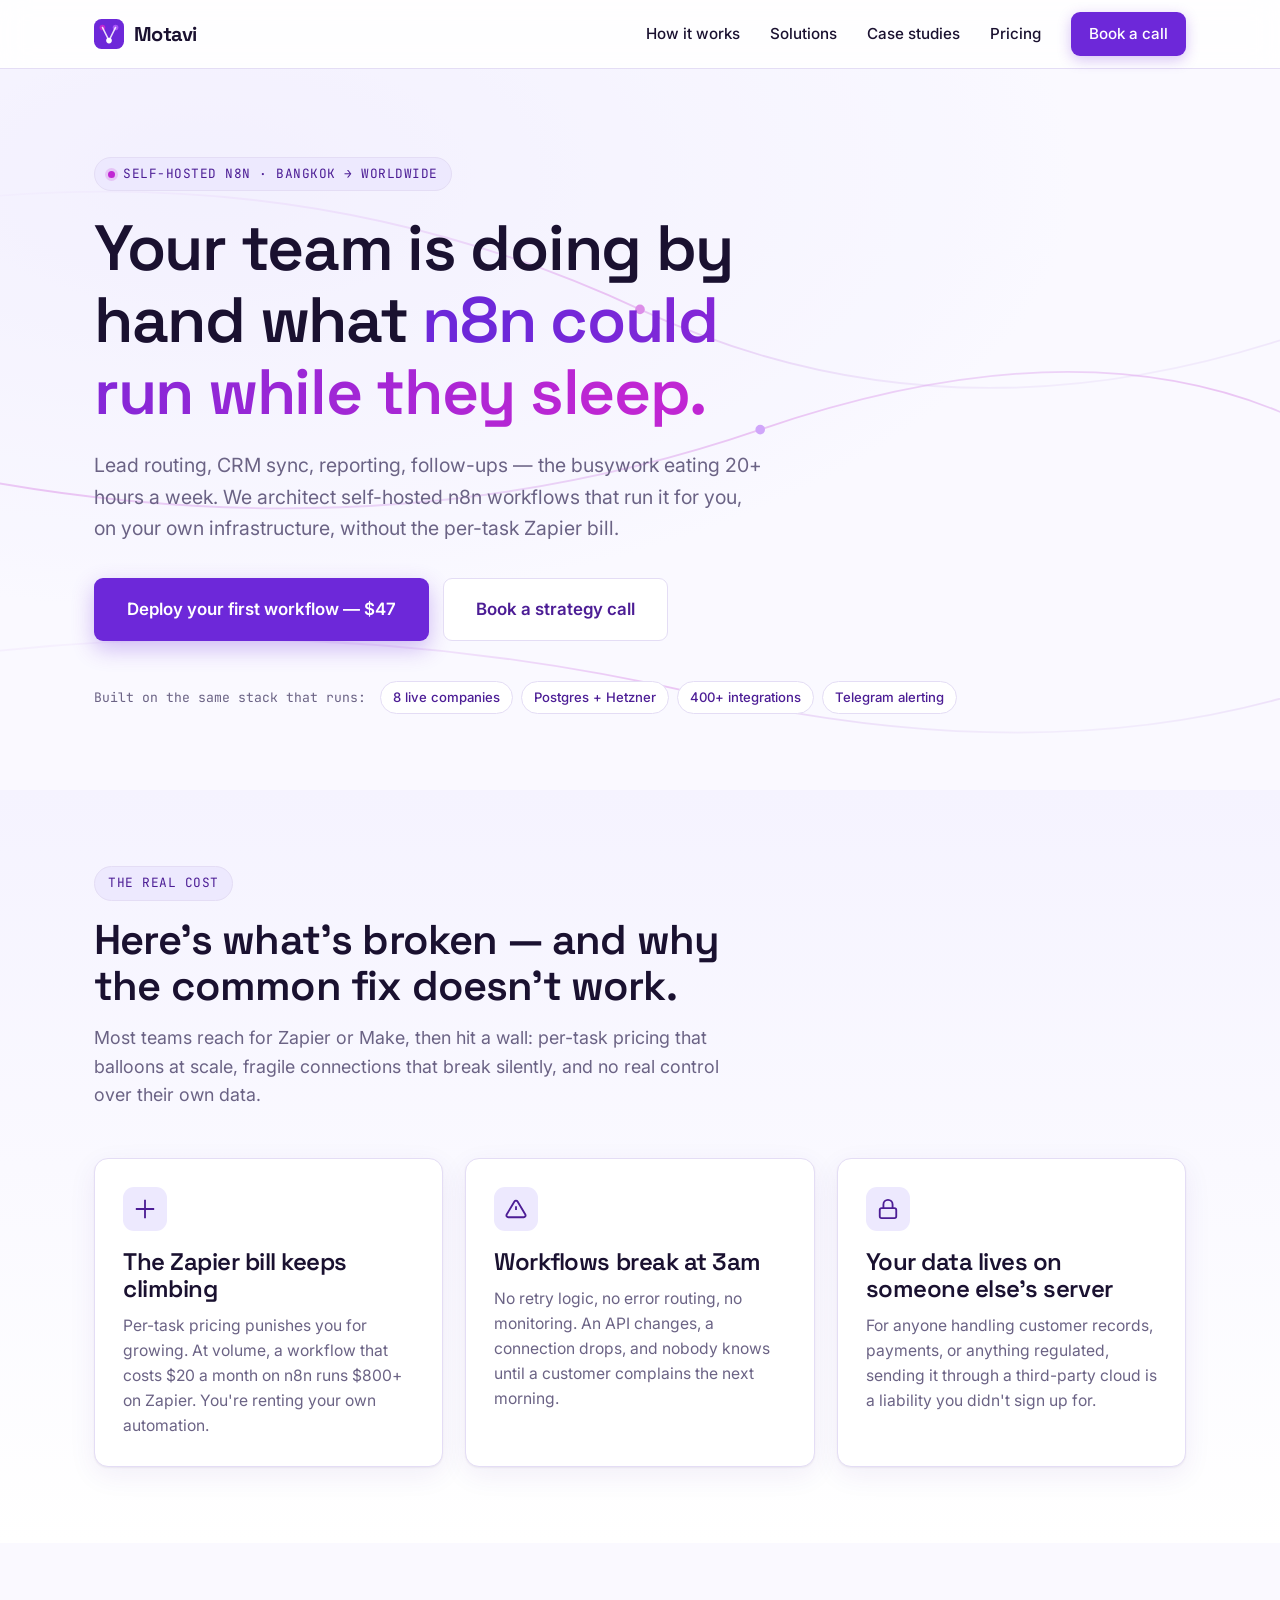
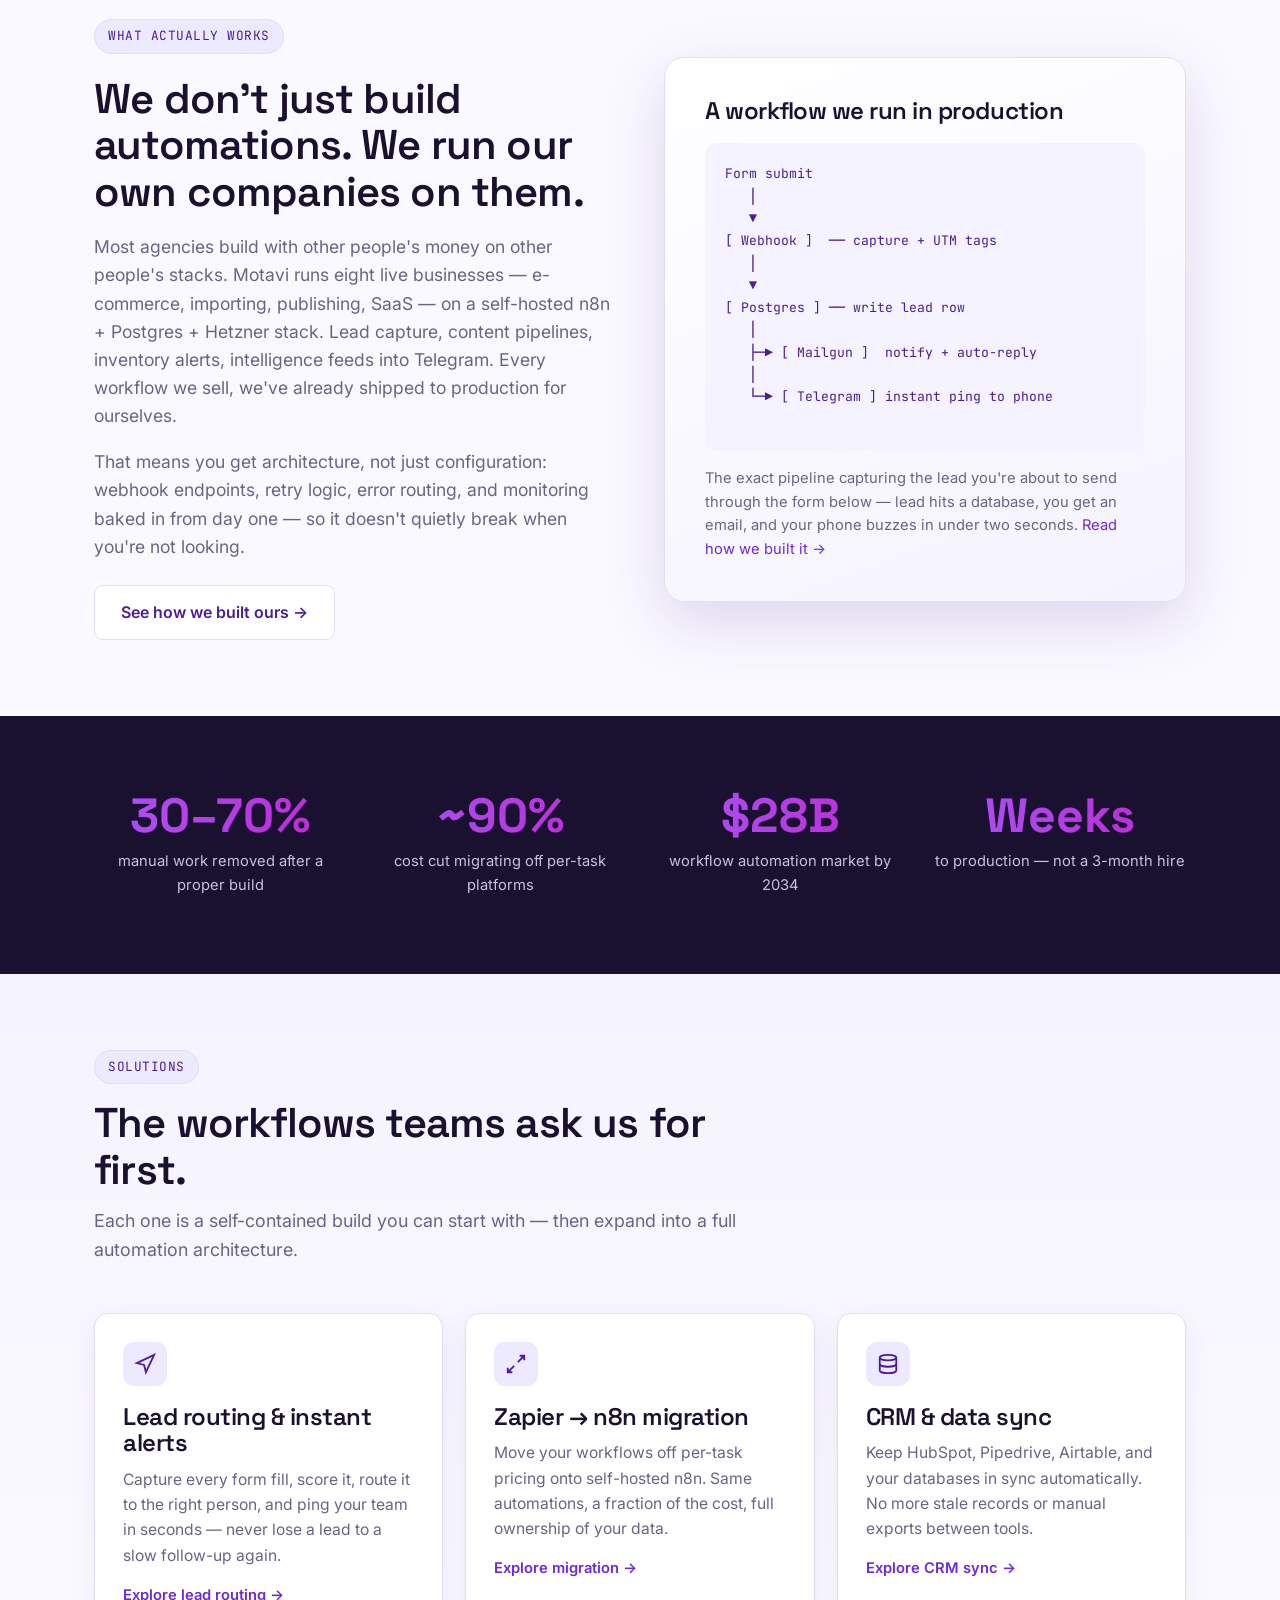
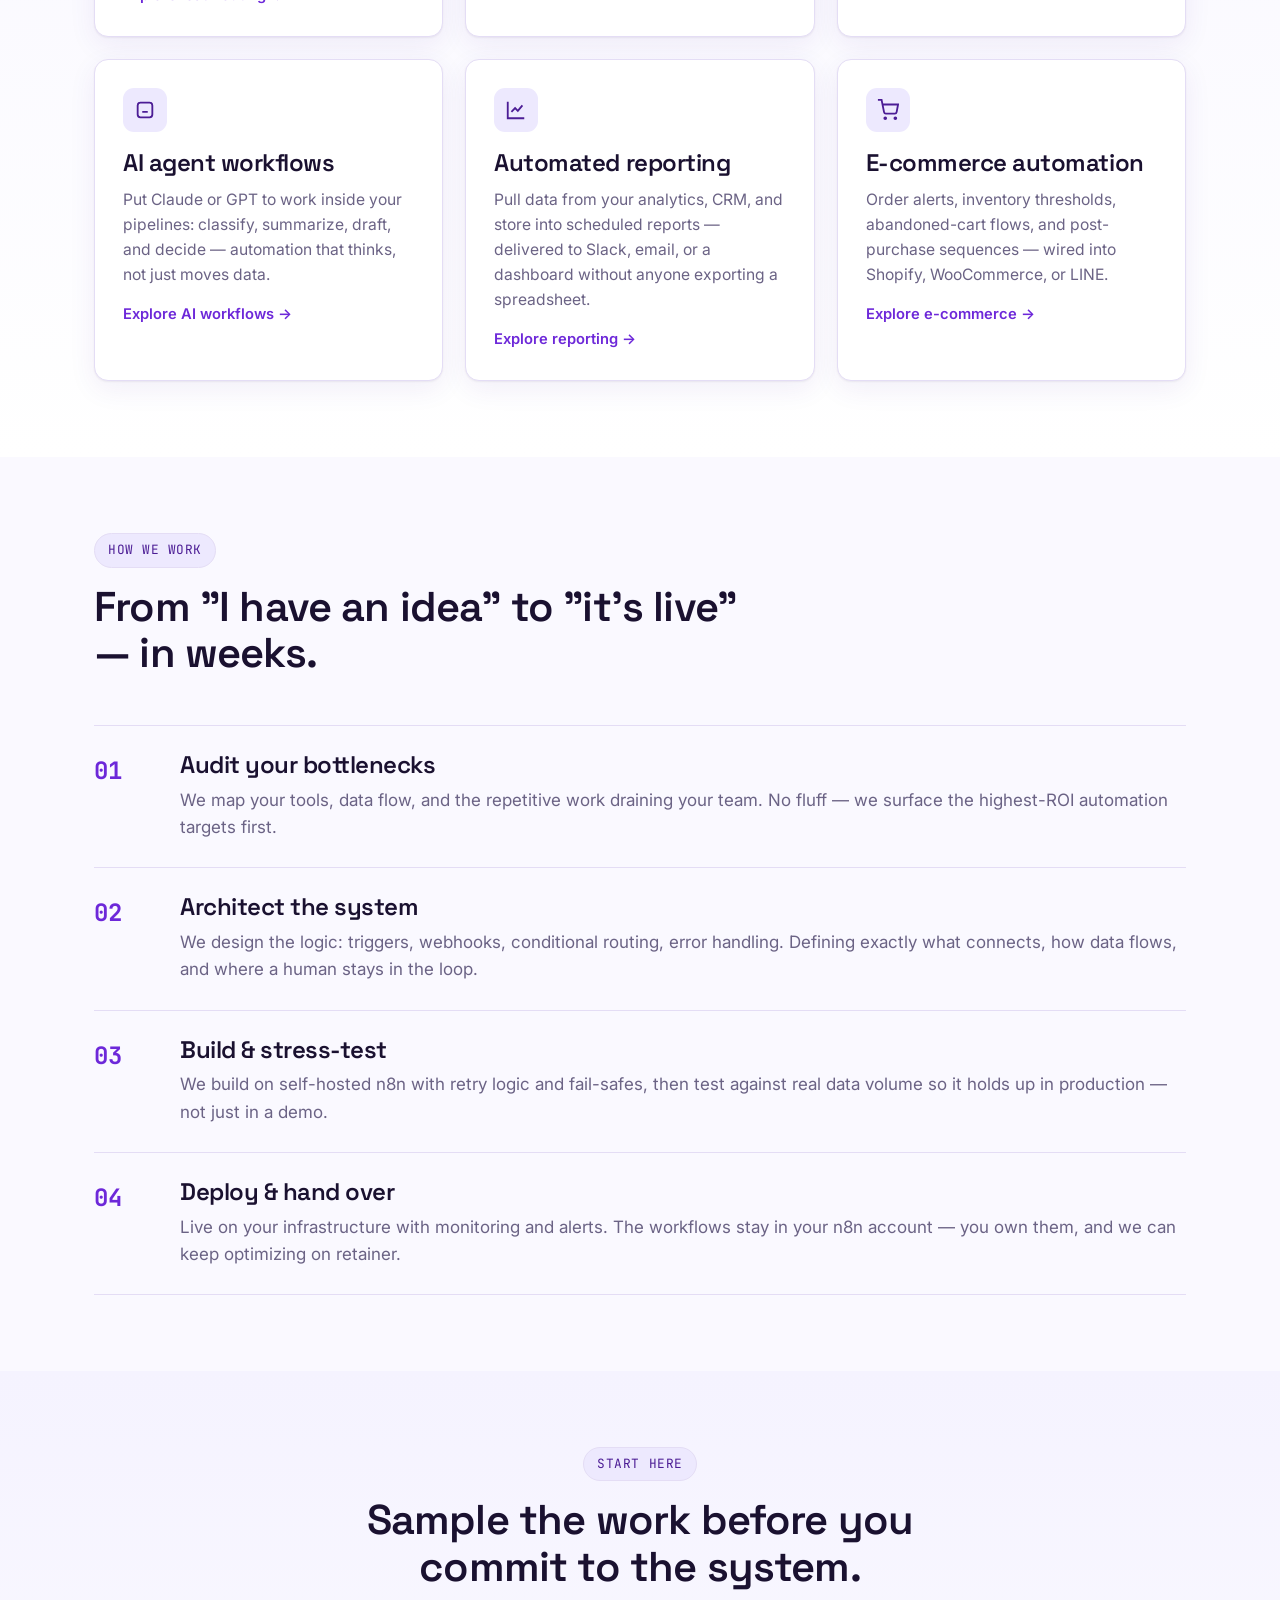
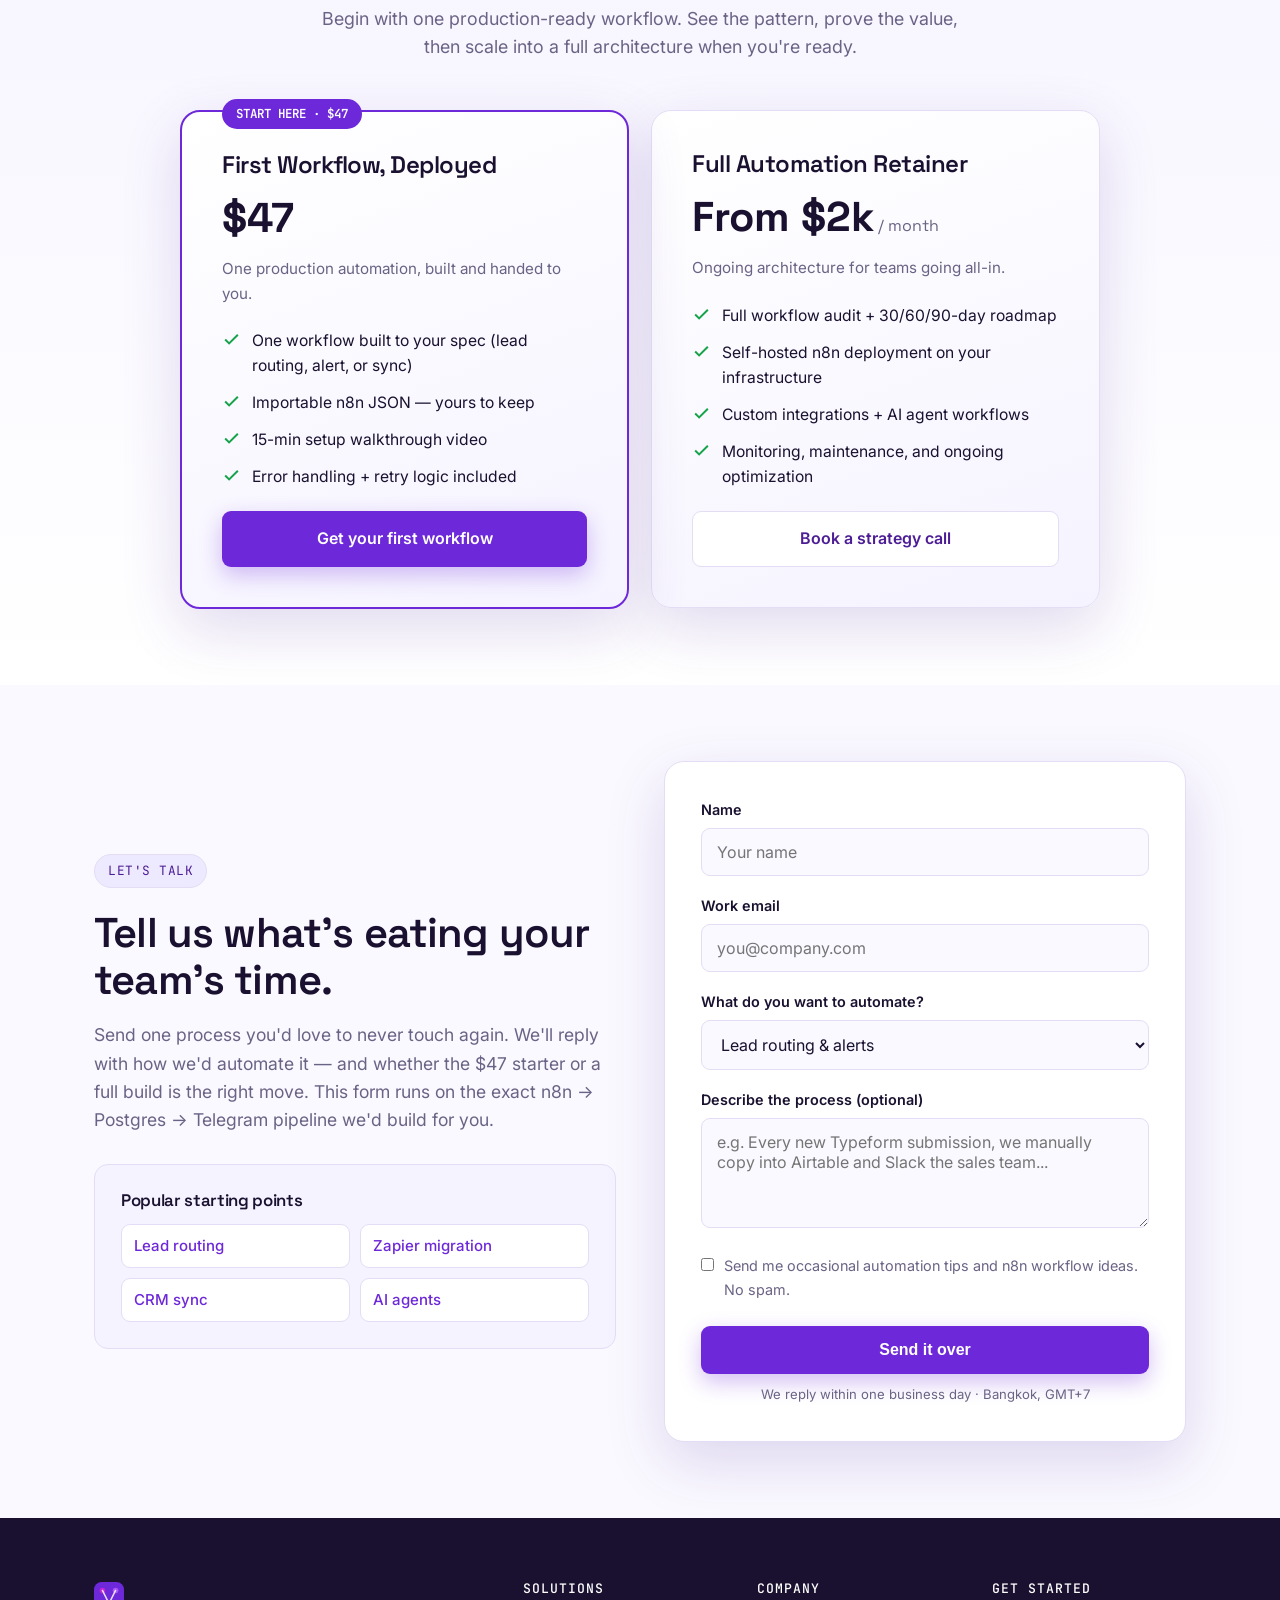
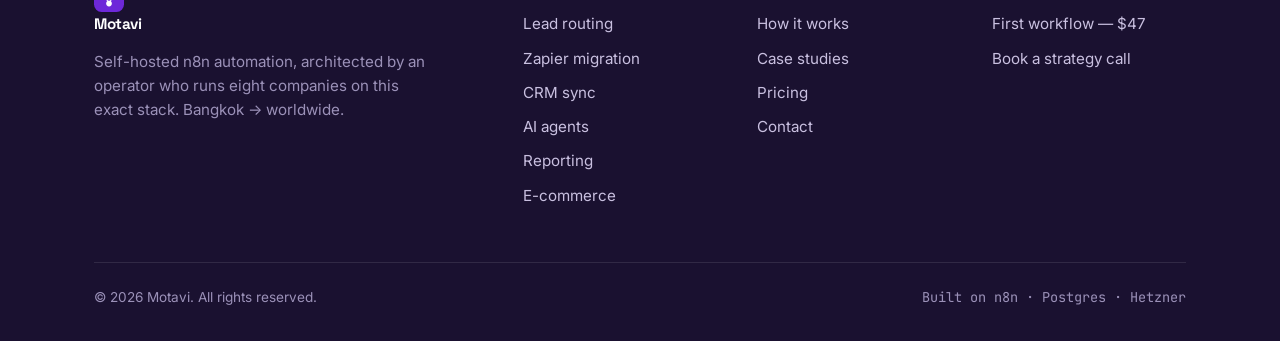
==== index.html @ 4dca6fcd "Add CSS and full site" ====
<!DOCTYPE html>
<html lang="en">
<head>
<meta charset="UTF-8">
<meta name="viewport" content="width=device-width, initial-scale=1.0">
<title>Motavi — n8n Automation Studio | Self-Hosted Workflows for SaaS & Agencies</title>
<meta name="description" content="Motavi builds self-hosted n8n automations that cut manual work and kill the Zapier bill. Lead routing, CRM sync, AI workflows — architected by an operator who runs eight companies on this exact stack. Deploy your first workflow for $47.">
<link rel="canonical" href="https://motavi.com/">
<meta property="og:title" content="Motavi — n8n Automation Studio">
<meta property="og:description" content="Self-hosted n8n automation for SaaS & agencies. Deploy your first production workflow for $47.">
<meta property="og:type" content="website">
<meta property="og:url" content="https://motavi.com/">
<link rel="preconnect" href="https://fonts.googleapis.com">
<link rel="preconnect" href="https://fonts.gstatic.com" crossorigin>
<link href="https://fonts.googleapis.com/css2?family=Space+Grotesk:wght@500;600;700&family=Inter:wght@400;500;600&family=JetBrains+Mono:wght@400;500&display=swap" rel="stylesheet">
<link rel="stylesheet" href="/styles.css">
<script type="application/ld+json">
{
  "@context": "https://schema.org",
  "@type": "ProfessionalService",
  "name": "Motavi",
  "description": "Self-hosted n8n automation studio for SaaS companies and agencies. Workflow automation, lead routing, CRM integration, and AI agent development.",
  "url": "https://motavi.com",
  "areaServed": ["Thailand", "Singapore", "United States", "United Kingdom", "Europe"],
  "knowsAbout": ["n8n", "workflow automation", "Zapier migration", "self-hosted automation", "lead routing", "CRM integration", "AI agents", "Postgres", "webhook automation"],
  "serviceType": "n8n workflow automation"
}
</script>
</head>
<body>

<header class="site-header">
  <div class="wrap nav">
    <a href="/" class="brand">
      <svg class="brand-mark" width="30" height="30" viewBox="0 0 32 32" fill="none" xmlns="http://www.w3.org/2000/svg">
        <rect width="32" height="32" rx="8" fill="#6d28d9"/>
        <circle cx="9" cy="9" r="3" fill="#c026d3"/>
        <circle cx="23" cy="9" r="3" fill="#a855f7"/>
        <circle cx="16" cy="23" r="3" fill="#fff"/>
        <path d="M9 9 L16 23 L23 9" stroke="#fff" stroke-width="1.6" stroke-linecap="round" opacity=".85"/>
      </svg>
      Motavi
    </a>
    <nav class="nav-links" id="navLinks">
      <a href="/#how">How it works</a>
      <a href="/#solutions">Solutions</a>
      <a href="/case-studies/">Case studies</a>
      <a href="/#pricing">Pricing</a>
      <a href="/#contact" class="nav-cta">Book a call</a>
    </nav>
    <button class="nav-toggle" id="navToggle" aria-label="Menu">
      <svg width="26" height="26" viewBox="0 0 24 24" fill="none" stroke="#1a1130" stroke-width="2"><path d="M3 6h18M3 12h18M3 18h18"/></svg>
    </button>
  </div>
</header>

<!-- ============ HERO ============ -->
<section class="hero">
  <div class="hero-bg" id="heroCanvas"></div>
  <div class="wrap">
    <span class="eyebrow"><span class="dot"></span> Self-hosted n8n · Bangkok → worldwide</span>
    <h1>Your team is doing by hand what <span class="grad">n8n could run while they sleep.</span></h1>
    <p class="hero-sub">Lead routing, CRM sync, reporting, follow-ups — the busywork eating 20+ hours a week. We architect self-hosted n8n workflows that run it for you, on your own infrastructure, without the per-task Zapier bill.</p>
    <div class="hero-actions">
      <a href="#pricing" class="btn btn-primary btn-lg">Deploy your first workflow — $47</a>
      <a href="#contact" class="btn btn-ghost btn-lg">Book a strategy call</a>
    </div>
    <div class="hero-trust">
      <span class="lbl">Built on the same stack that runs:</span>
      <div class="chips">
        <span class="chip">8 live companies</span>
        <span class="chip">Postgres + Hetzner</span>
        <span class="chip">400+ integrations</span>
        <span class="chip">Telegram alerting</span>
      </div>
    </div>
  </div>
</section>

<!-- ============ PROBLEM-FIRST ============ -->
<section class="bg-lilac" id="problem">
  <div class="wrap">
    <div class="section-head">
      <span class="eyebrow">The real cost</span>
      <h2>Here's what's broken — and why the common fix doesn't work.</h2>
      <p>Most teams reach for Zapier or Make, then hit a wall: per-task pricing that balloons at scale, fragile connections that break silently, and no real control over their own data.</p>
    </div>
    <div class="grid grid-3">
      <div class="card">
        <div class="ico"><svg viewBox="0 0 24 24" fill="none" stroke="currentColor" stroke-width="2"><path d="M12 2v20M2 12h20"/></svg></div>
        <h3>The Zapier bill keeps climbing</h3>
        <p>Per-task pricing punishes you for growing. At volume, a workflow that costs $20 a month on n8n runs $800+ on Zapier. You're renting your own automation.</p>
      </div>
      <div class="card">
        <div class="ico"><svg viewBox="0 0 24 24" fill="none" stroke="currentColor" stroke-width="2"><path d="M10.29 3.86 1.82 18a2 2 0 0 0 1.71 3h16.94a2 2 0 0 0 1.71-3L13.71 3.86a2 2 0 0 0-3.42 0z"/><path d="M12 9v4M12 17h.01"/></svg></div>
        <h3>Workflows break at 3am</h3>
        <p>No retry logic, no error routing, no monitoring. An API changes, a connection drops, and nobody knows until a customer complains the next morning.</p>
      </div>
      <div class="card">
        <div class="ico"><svg viewBox="0 0 24 24" fill="none" stroke="currentColor" stroke-width="2"><rect x="3" y="11" width="18" height="11" rx="2"/><path d="M7 11V7a5 5 0 0 1 10 0v4"/></svg></div>
        <h3>Your data lives on someone else's server</h3>
        <p>For anyone handling customer records, payments, or anything regulated, sending it through a third-party cloud is a liability you didn't sign up for.</p>
      </div>
    </div>
  </div>
</section>

<!-- ============ THE FIX / OPERATOR ANGLE ============ -->
<section id="how">
  <div class="wrap">
    <div class="grid grid-2" style="align-items:center; gap:48px;">
      <div>
        <span class="eyebrow">What actually works</span>
        <h2>We don't just build automations. We run our own companies on them.</h2>
        <p class="muted" style="font-size:1.1rem; margin:18px 0;">Most agencies build with other people's money on other people's stacks. Motavi runs eight live businesses — e-commerce, importing, publishing, SaaS — on a self-hosted n8n + Postgres + Hetzner stack. Lead capture, content pipelines, inventory alerts, intelligence feeds into Telegram. Every workflow we sell, we've already shipped to production for ourselves.</p>
        <p class="muted" style="font-size:1.1rem;">That means you get architecture, not just configuration: webhook endpoints, retry logic, error routing, and monitoring baked in from day one — so it doesn't quietly break when you're not looking.</p>
        <a href="/case-studies/" class="btn btn-ghost" style="margin-top:24px;">See how we built ours →</a>
      </div>
      <div>
        <div class="offer">
          <h3 style="margin-bottom:18px;">A workflow we run in production</h3>
          <pre class="mono" style="font-size:.82rem; line-height:1.7; color:var(--violet-deep); background:var(--lilac-2); padding:20px; border-radius:12px; overflow-x:auto;">
Form submit
   │
   ▼
[ Webhook ]  ── capture + UTM tags
   │
   ▼
[ Postgres ] ── write lead row
   │
   ├─▶ [ Mailgun ]  notify + auto-reply
   │
   └─▶ [ Telegram ] instant ping to phone
          </pre>
          <p class="muted" style="font-size:.92rem; margin-top:16px;">The exact pipeline capturing the lead you're about to send through the form below — lead hits a database, you get an email, and your phone buzzes in under two seconds. <a href="/case-studies/lead-pipeline.html">Read how we built it →</a></p>
        </div>
      </div>
    </div>
  </div>
</section>

<!-- ============ STAT BAND ============ -->
<section class="bg-ink">
  <div class="wrap">
    <div class="stat-band">
      <div class="stat"><div class="big">30–70%</div><div class="lbl">manual work removed after a proper build</div></div>
      <div class="stat"><div class="big">~90%</div><div class="lbl">cost cut migrating off per-task platforms</div></div>
      <div class="stat"><div class="big">$28B</div><div class="lbl">workflow automation market by 2034</div></div>
      <div class="stat"><div class="big">Weeks</div><div class="lbl">to production — not a 3-month hire</div></div>
    </div>
  </div>
</section>

<!-- ============ SOLUTIONS HUB ============ -->
<section id="solutions" class="bg-lilac">
  <div class="wrap">
    <div class="section-head">
      <span class="eyebrow">Solutions</span>
      <h2>The workflows teams ask us for first.</h2>
      <p>Each one is a self-contained build you can start with — then expand into a full automation architecture.</p>
    </div>
    <div class="grid grid-3">
      <a href="/solutions/lead-routing-automation.html" class="card card-link">
        <div class="ico"><svg viewBox="0 0 24 24" fill="none" stroke="currentColor" stroke-width="2"><path d="M3 11l19-9-9 19-2-8-8-2z"/></svg></div>
        <h3>Lead routing &amp; instant alerts</h3>
        <p>Capture every form fill, score it, route it to the right person, and ping your team in seconds — never lose a lead to a slow follow-up again.</p>
        <span class="more">Explore lead routing →</span>
      </a>
      <a href="/solutions/zapier-to-n8n-migration.html" class="card card-link">
        <div class="ico"><svg viewBox="0 0 24 24" fill="none" stroke="currentColor" stroke-width="2"><path d="M16 3h5v5M21 3l-7 7M8 21H3v-5M3 21l7-7"/></svg></div>
        <h3>Zapier → n8n migration</h3>
        <p>Move your workflows off per-task pricing onto self-hosted n8n. Same automations, a fraction of the cost, full ownership of your data.</p>
        <span class="more">Explore migration →</span>
      </a>
      <a href="/solutions/crm-data-sync.html" class="card card-link">
        <div class="ico"><svg viewBox="0 0 24 24" fill="none" stroke="currentColor" stroke-width="2"><ellipse cx="12" cy="5" rx="9" ry="3"/><path d="M21 12c0 1.66-4 3-9 3s-9-1.34-9-3M3 5v14c0 1.66 4 3 9 3s9-1.34 9-3V5"/></svg></div>
        <h3>CRM &amp; data sync</h3>
        <p>Keep HubSpot, Pipedrive, Airtable, and your databases in sync automatically. No more stale records or manual exports between tools.</p>
        <span class="more">Explore CRM sync →</span>
      </a>
      <a href="/solutions/ai-agent-workflows.html" class="card card-link">
        <div class="ico"><svg viewBox="0 0 24 24" fill="none" stroke="currentColor" stroke-width="2"><rect x="4" y="4" width="16" height="16" rx="3"/><path d="M9 9h.01M15 9h.01M9 14h6"/></svg></div>
        <h3>AI agent workflows</h3>
        <p>Put Claude or GPT to work inside your pipelines: classify, summarize, draft, and decide — automation that thinks, not just moves data.</p>
        <span class="more">Explore AI workflows →</span>
      </a>
      <a href="/solutions/automated-reporting.html" class="card card-link">
        <div class="ico"><svg viewBox="0 0 24 24" fill="none" stroke="currentColor" stroke-width="2"><path d="M3 3v18h18"/><path d="M7 14l4-4 3 3 5-6"/></svg></div>
        <h3>Automated reporting</h3>
        <p>Pull data from your analytics, CRM, and store into scheduled reports — delivered to Slack, email, or a dashboard without anyone exporting a spreadsheet.</p>
        <span class="more">Explore reporting →</span>
      </a>
      <a href="/solutions/ecommerce-automation.html" class="card card-link">
        <div class="ico"><svg viewBox="0 0 24 24" fill="none" stroke="currentColor" stroke-width="2"><circle cx="9" cy="21" r="1"/><circle cx="20" cy="21" r="1"/><path d="M1 1h4l2.68 13.39a2 2 0 0 0 2 1.61h9.72a2 2 0 0 0 2-1.61L23 6H6"/></svg></div>
        <h3>E-commerce automation</h3>
        <p>Order alerts, inventory thresholds, abandoned-cart flows, and post-purchase sequences — wired into Shopify, WooCommerce, or LINE.</p>
        <span class="more">Explore e-commerce →</span>
      </a>
    </div>
  </div>
</section>

<!-- ============ PROCESS ============ -->
<section id="process">
  <div class="wrap">
    <div class="section-head">
      <span class="eyebrow">How we work</span>
      <h2>From "I have an idea" to "it's live" — in weeks.</h2>
    </div>
    <div class="steps">
      <div class="step"><div class="num"></div><div><h3>Audit your bottlenecks</h3><p>We map your tools, data flow, and the repetitive work draining your team. No fluff — we surface the highest-ROI automation targets first.</p></div></div>
      <div class="step"><div class="num"></div><div><h3>Architect the system</h3><p>We design the logic: triggers, webhooks, conditional routing, error handling. Defining exactly what connects, how data flows, and where a human stays in the loop.</p></div></div>
      <div class="step"><div class="num"></div><div><h3>Build &amp; stress-test</h3><p>We build on self-hosted n8n with retry logic and fail-safes, then test against real data volume so it holds up in production — not just in a demo.</p></div></div>
      <div class="step"><div class="num"></div><div><h3>Deploy &amp; hand over</h3><p>Live on your infrastructure with monitoring and alerts. The workflows stay in your n8n account — you own them, and we can keep optimizing on retainer.</p></div></div>
    </div>
  </div>
</section>

<!-- ============ PRICING / OFFER ============ -->
<section id="pricing" class="bg-lilac">
  <div class="wrap">
    <div class="section-head center">
      <span class="eyebrow">Start here</span>
      <h2>Sample the work before you commit to the system.</h2>
      <p>Begin with one production-ready workflow. See the pattern, prove the value, then scale into a full architecture when you're ready.</p>
    </div>
    <div class="grid grid-2" style="align-items:start; max-width:920px; margin:0 auto;">
      <div class="offer feature">
        <span class="tag">START HERE · $47</span>
        <h3 style="margin-bottom:6px;">First Workflow, Deployed</h3>
        <div class="price">$47</div>
        <p class="muted" style="font-size:.95rem; margin-top:6px;">One production automation, built and handed to you.</p>
        <ul>
          <li><svg viewBox="0 0 24 24" fill="none" stroke="currentColor" stroke-width="2.5"><path d="M20 6 9 17l-5-5"/></svg> One workflow built to your spec (lead routing, alert, or sync)</li>
          <li><svg viewBox="0 0 24 24" fill="none" stroke="currentColor" stroke-width="2.5"><path d="M20 6 9 17l-5-5"/></svg> Importable n8n JSON — yours to keep</li>
          <li><svg viewBox="0 0 24 24" fill="none" stroke="currentColor" stroke-width="2.5"><path d="M20 6 9 17l-5-5"/></svg> 15-min setup walkthrough video</li>
          <li><svg viewBox="0 0 24 24" fill="none" stroke="currentColor" stroke-width="2.5"><path d="M20 6 9 17l-5-5"/></svg> Error handling + retry logic included</li>
        </ul>
        <a href="#contact" class="btn btn-primary" style="width:100%; justify-content:center;">Get your first workflow</a>
      </div>
      <div class="offer">
        <h3 style="margin-bottom:6px;">Full Automation Retainer</h3>
        <div class="price">From $2k<small> / month</small></div>
        <p class="muted" style="font-size:.95rem; margin-top:6px;">Ongoing architecture for teams going all-in.</p>
        <ul>
          <li><svg viewBox="0 0 24 24" fill="none" stroke="currentColor" stroke-width="2.5"><path d="M20 6 9 17l-5-5"/></svg> Full workflow audit + 30/60/90-day roadmap</li>
          <li><svg viewBox="0 0 24 24" fill="none" stroke="currentColor" stroke-width="2.5"><path d="M20 6 9 17l-5-5"/></svg> Self-hosted n8n deployment on your infrastructure</li>
          <li><svg viewBox="0 0 24 24" fill="none" stroke="currentColor" stroke-width="2.5"><path d="M20 6 9 17l-5-5"/></svg> Custom integrations + AI agent workflows</li>
          <li><svg viewBox="0 0 24 24" fill="none" stroke="currentColor" stroke-width="2.5"><path d="M20 6 9 17l-5-5"/></svg> Monitoring, maintenance, and ongoing optimization</li>
        </ul>
        <a href="#contact" class="btn btn-ghost" style="width:100%; justify-content:center;">Book a strategy call</a>
      </div>
    </div>
  </div>
</section>

<!-- ============ CONTACT / LEAD FORM ============ -->
<section id="contact">
  <div class="wrap">
    <div class="grid grid-2" style="align-items:center; gap:48px;">
      <div>
        <span class="eyebrow">Let's talk</span>
        <h2>Tell us what's eating your team's time.</h2>
        <p class="muted" style="font-size:1.1rem; margin:18px 0;">Send one process you'd love to never touch again. We'll reply with how we'd automate it — and whether the $47 starter or a full build is the right move. This form runs on the exact n8n → Postgres → Telegram pipeline we'd build for you.</p>
        <div class="related" style="margin-top:30px;">
          <h4>Popular starting points</h4>
          <div class="related-links">
            <a href="/solutions/lead-routing-automation.html">Lead routing</a>
            <a href="/solutions/zapier-to-n8n-migration.html">Zapier migration</a>
            <a href="/solutions/crm-data-sync.html">CRM sync</a>
            <a href="/solutions/ai-agent-workflows.html">AI agents</a>
          </div>
        </div>
      </div>
      <div>
        <form class="lead-form" id="leadForm">
          <div class="field">
            <label for="name">Name</label>
            <input type="text" id="name" name="name" required placeholder="Your name">
          </div>
          <div class="field">
            <label for="email">Work email</label>
            <input type="email" id="email" name="email" required placeholder="you@company.com">
          </div>
          <div class="field">
            <label for="interest">What do you want to automate?</label>
            <select id="interest" name="interest">
              <option value="lead-routing">Lead routing &amp; alerts</option>
              <option value="zapier-migration">Zapier / Make migration</option>
              <option value="crm-sync">CRM &amp; data sync</option>
              <option value="ai-agents">AI agent workflows</option>
              <option value="reporting">Automated reporting</option>
              <option value="ecommerce">E-commerce automation</option>
              <option value="other">Something else</option>
            </select>
          </div>
          <div class="field">
            <label for="message">Describe the process (optional)</label>
            <textarea id="message" name="message" placeholder="e.g. Every new Typeform submission, we manually copy into Airtable and Slack the sales team..."></textarea>
          </div>
          <div class="field field-check">
            <input type="checkbox" id="consent" name="consent">
            <label for="consent">Send me occasional automation tips and n8n workflow ideas. No spam.</label>
          </div>
          <button type="submit" class="btn btn-primary" style="width:100%; justify-content:center;" id="submitBtn">Send it over</button>
          <div class="form-msg" id="formMsg"></div>
          <p class="form-note">We reply within one business day · Bangkok, GMT+7</p>
        </form>
      </div>
    </div>
  </div>
</section>

<!-- ============ FOOTER ============ -->
<footer class="site-footer">
  <div class="wrap">
    <div class="footer-grid">
      <div class="footer-brand">
        <a href="/" class="brand" style="color:#fff;">
          <svg class="brand-mark" width="30" height="30" viewBox="0 0 32 32" fill="none"><rect width="32" height="32" rx="8" fill="#6d28d9"/><circle cx="9" cy="9" r="3" fill="#c026d3"/><circle cx="23" cy="9" r="3" fill="#a855f7"/><circle cx="16" cy="23" r="3" fill="#fff"/><path d="M9 9 L16 23 L23 9" stroke="#fff" stroke-width="1.6" stroke-linecap="round" opacity=".85"/></svg>
          Motavi
        </a>
        <p>Self-hosted n8n automation, architected by an operator who runs eight companies on this exact stack. Bangkok → worldwide.</p>
      </div>
      <div>
        <h4>Solutions</h4>
        <a href="/solutions/lead-routing-automation.html">Lead routing</a>
        <a href="/solutions/zapier-to-n8n-migration.html">Zapier migration</a>
        <a href="/solutions/crm-data-sync.html">CRM sync</a>
        <a href="/solutions/ai-agent-workflows.html">AI agents</a>
        <a href="/solutions/automated-reporting.html">Reporting</a>
        <a href="/solutions/ecommerce-automation.html">E-commerce</a>
      </div>
      <div>
        <h4>Company</h4>
        <a href="/#how">How it works</a>
        <a href="/case-studies/">Case studies</a>
        <a href="/#pricing">Pricing</a>
        <a href="/#contact">Contact</a>
      </div>
      <div>
        <h4>Get started</h4>
        <a href="/#pricing">First workflow — $47</a>
        <a href="/#contact">Book a strategy call</a>
      </div>
    </div>
    <div class="footer-bottom">
      <span>© 2026 Motavi. All rights reserved.</span>
      <span class="mono">Built on n8n · Postgres · Hetzner</span>
    </div>
  </div>
</footer>

<script>
// Mobile nav
document.getElementById('navToggle').addEventListener('click', function(){
  document.getElementById('navLinks').classList.toggle('open');
});

// UTM capture → sessionStorage (persists across pages)
(function(){
  var params = new URLSearchParams(window.location.search);
  var utmKeys = ['utm_source','utm_medium','utm_campaign','utm_term','utm_content'];
  var found = {};
  var has = false;
  utmKeys.forEach(function(k){ if(params.get(k)){ found[k]=params.get(k); has=true; } });
  if(has){ sessionStorage.setItem('mv_utms', JSON.stringify(found)); }
})();

// Lead form → n8n webhook
document.getElementById('leadForm').addEventListener('submit', async function(e){
  e.preventDefault();
  var btn = document.getElementById('submitBtn');
  var msg = document.getElementById('formMsg');
  btn.disabled = true; btn.textContent = 'Sending…';
  msg.className = 'form-msg';

  var utms = {};
  try { utms = JSON.parse(sessionStorage.getItem('mv_utms') || '{}'); } catch(e){}

  var payload = {
    name: document.getElementById('name').value,
    email: document.getElementById('email').value,
    interest: document.getElementById('interest').value,
    message: document.getElementById('message').value,
    consent: document.getElementById('consent').checked,
    page: window.location.pathname,
    submittedAt: new Date().toISOString(),
    utmSource: utms.utm_source || '',
    utmMedium: utms.utm_medium || '',
    utmCampaign: utms.utm_campaign || '',
    utmTerm: utms.utm_term || '',
    utmContent: utms.utm_content || ''
  };

  try {
    var res = await fetch('https://n8n.motavi.com/webhook/lead', {
      method: 'POST',
      headers: { 'Content-Type': 'application/json' },
      body: JSON.stringify(payload)
    });
    if(!res.ok) throw new Error('bad response');
    msg.className = 'form-msg ok';
    msg.textContent = 'Got it — your message is in. We\'ll reply within one business day.';
    document.getElementById('leadForm').reset();
  } catch(err) {
    msg.className = 'form-msg err';
    msg.textContent = 'Something went wrong sending that. Email us directly at hello@motavi.com and we\'ll sort it.';
  } finally {
    btn.disabled = false; btn.textContent = 'Send it over';
  }
});

// Subtle hero flow-line animation (respects reduced-motion via CSS)
(function(){
  var c = document.getElementById('heroCanvas');
  if(!c) return;
  var svg = '<svg width="100%" height="100%" viewBox="0 0 1200 600" preserveAspectRatio="xMidYMid slice" xmlns="http://www.w3.org/2000/svg" style="opacity:.5">'
    + '<defs><radialGradient id="g1" cx="20%" cy="15%" r="60%"><stop offset="0%" stop-color="#ede9fe"/><stop offset="100%" stop-color="#faf9ff"/></radialGradient>'
    + '<linearGradient id="flow" x1="0" y1="0" x2="1" y2="1"><stop offset="0%" stop-color="#a855f7" stop-opacity="0"/><stop offset="50%" stop-color="#c026d3" stop-opacity=".5"/><stop offset="100%" stop-color="#6d28d9" stop-opacity="0"/></linearGradient></defs>'
    + '<rect width="1200" height="600" fill="url(#g1)"/>'
    + '<g stroke="url(#flow)" stroke-width="1.5" fill="none">'
    + '<path d="M-50 120 Q 300 60 600 200 T 1250 180"/>'
    + '<path d="M-50 320 Q 350 420 700 300 T 1250 360"/>'
    + '<path d="M-50 500 Q 300 440 650 520 T 1250 480"/>'
    + '</g>'
    + '<g fill="#c026d3">'
    + '<circle cx="600" cy="200" r="4"/><circle cx="700" cy="300" r="4" fill="#a855f7"/><circle cx="650" cy="520" r="4" fill="#6d28d9"/>'
    + '</g></svg>';
  c.innerHTML = svg;
})();
</script>
</body>
</html>
---- styles.css ----
/* ===========================================================
   Motavi — n8n Automation Studio
   Purple "automation control panel" aesthetic
   =========================================================== */

:root {
  /* Core palette */
  --ink:        #1a1130;   /* near-black plum, body text */
  --violet:     #6d28d9;   /* primary brand violet */
  --violet-deep:#4c1d95;   /* deep violet, headings/accents */
  --violet-bright:#8b5cf6; /* bright violet, links/hover */
  --orchid:     #a855f7;   /* lighter accent */
  --signal:     #c026d3;   /* magenta signal — flow-line accent */
  --lilac:      #ede9fe;   /* pale lilac surface */
  --lilac-2:    #f5f3ff;   /* lighter lilac surface */
  --paper:      #ffffff;   /* white background (Matthew prefers light) */
  --mist:       #faf9ff;   /* off-white page bg */
  --line:       #e4ddf5;   /* hairline borders */
  --muted:      #6b6385;   /* muted text */
  --ok:         #16a34a;

  --maxw: 1140px;
  --radius: 14px;
  --radius-sm: 9px;
  --shadow: 0 1px 2px rgba(26,17,48,.06), 0 8px 28px rgba(76,29,149,.07);
  --shadow-lg: 0 20px 60px rgba(76,29,149,.16);

  --font-display: "Space Grotesk", -apple-system, BlinkMacSystemFont, sans-serif;
  --font-body: "Inter", -apple-system, BlinkMacSystemFont, "Segoe UI", sans-serif;
  --font-mono: "JetBrains Mono", "SF Mono", Menlo, monospace;
}

* { box-sizing: border-box; margin: 0; padding: 0; }
html { scroll-behavior: smooth; -webkit-text-size-adjust: 100%; }

body {
  font-family: var(--font-body);
  color: var(--ink);
  background: var(--mist);
  line-height: 1.6;
  font-size: 17px;
  -webkit-font-smoothing: antialiased;
  overflow-x: hidden;
}

h1, h2, h3, h4 { font-family: var(--font-display); font-weight: 600; line-height: 1.12; letter-spacing: -0.02em; color: var(--ink); }
h1 { font-size: clamp(2.4rem, 5.5vw, 4rem); }
h2 { font-size: clamp(1.7rem, 3.5vw, 2.6rem); }
h3 { font-size: clamp(1.2rem, 2vw, 1.5rem); }
p { color: var(--ink); }
a { color: var(--violet); text-decoration: none; transition: color .15s; }
a:hover { color: var(--signal); }

.wrap { max-width: var(--maxw); margin: 0 auto; padding: 0 24px; }
.mono { font-family: var(--font-mono); }
.muted { color: var(--muted); }

/* ---------- Header ---------- */
.site-header {
  position: sticky; top: 0; z-index: 50;
  background: rgba(255,255,255,.82);
  backdrop-filter: saturate(160%) blur(14px);
  border-bottom: 1px solid var(--line);
}
.nav { display: flex; align-items: center; justify-content: space-between; height: 68px; }
.brand { display: flex; align-items: center; gap: 10px; font-family: var(--font-display); font-weight: 700; font-size: 1.25rem; color: var(--ink); letter-spacing: -0.03em; }
.brand:hover { color: var(--ink); }
.brand-mark { width: 30px; height: 30px; min-width:30px; max-width:30px; flex: none; display:block; }
.nav-links { display: flex; align-items: center; gap: 30px; }
.nav-links a { color: var(--ink); font-size: .95rem; font-weight: 500; }
.nav-links a:hover { color: var(--violet); }
.nav-cta {
  background: var(--violet); color: #fff !important; padding: 10px 18px; border-radius: var(--radius-sm);
  font-weight: 600; font-size: .92rem; box-shadow: 0 4px 14px rgba(109,40,217,.28);
}
.nav-cta:hover { background: var(--violet-deep); color: #fff !important; }
.nav-toggle { display: none; background: none; border: 0; cursor: pointer; }

/* ---------- Hero ---------- */
.hero { position: relative; padding: 88px 0 76px; overflow: hidden; }
.hero-bg { position: absolute; inset: 0; z-index: 0; pointer-events: none; }
.hero .wrap { position: relative; z-index: 2; }
.eyebrow {
  display: inline-flex; align-items: center; gap: 8px;
  font-family: var(--font-mono); font-size: .8rem; letter-spacing: .04em;
  color: var(--violet-deep); background: var(--lilac); border: 1px solid var(--line);
  padding: 6px 13px; border-radius: 100px; margin-bottom: 22px; text-transform: uppercase;
}
.eyebrow .dot { width: 7px; height: 7px; border-radius: 50%; background: var(--signal); box-shadow: 0 0 0 3px rgba(192,38,211,.18); }
.hero h1 { max-width: 16ch; margin-bottom: 22px; }
.hero h1 .grad { background: linear-gradient(100deg, var(--violet) 10%, var(--signal) 90%); -webkit-background-clip: text; background-clip: text; color: transparent; }
.hero-sub { font-size: 1.22rem; color: var(--muted); max-width: 56ch; margin-bottom: 34px; }
.hero-actions { display: flex; gap: 14px; flex-wrap: wrap; align-items: center; }

.btn { display: inline-flex; align-items: center; gap: 9px; font-weight: 600; font-size: 1rem; padding: 14px 26px; border-radius: var(--radius-sm); cursor: pointer; border: 1px solid transparent; transition: transform .12s, box-shadow .15s, background .15s; }
.btn-primary { background: var(--violet); color: #fff; box-shadow: 0 8px 22px rgba(109,40,217,.3); }
.btn-primary:hover { background: var(--violet-deep); color: #fff; transform: translateY(-1px); box-shadow: 0 12px 28px rgba(109,40,217,.36); }
.btn-ghost { background: #fff; color: var(--violet-deep); border-color: var(--line); }
.btn-ghost:hover { color: var(--violet-deep); border-color: var(--orchid); background: var(--lilac-2); }
.btn-lg { padding: 17px 32px; font-size: 1.06rem; }

.hero-trust { margin-top: 40px; display: flex; align-items: center; gap: 14px; flex-wrap: wrap; }
.hero-trust .lbl { font-size: .82rem; color: var(--muted); font-family: var(--font-mono); }
.hero-trust .chips { display: flex; gap: 8px; flex-wrap: wrap; }
.chip { font-size: .82rem; color: var(--violet-deep); background: #fff; border: 1px solid var(--line); padding: 5px 12px; border-radius: 100px; font-weight: 500; }

/* ---------- Sections ---------- */
section { padding: 76px 0; }
.section-head { max-width: 60ch; margin-bottom: 48px; }
.section-head .eyebrow { margin-bottom: 16px; }
.section-head p { color: var(--muted); font-size: 1.12rem; margin-top: 14px; }
.center { text-align: center; margin-left: auto; margin-right: auto; }

.bg-lilac { background: linear-gradient(180deg, var(--lilac-2), #fff); }
.bg-ink { background: var(--ink); }
.bg-ink h1, .bg-ink h2, .bg-ink h3 { color: #fff; }
.bg-ink p { color: #c9c0e0; }

/* ---------- Problem cards ---------- */
.grid { display: grid; gap: 22px; }
.grid-3 { grid-template-columns: repeat(3, 1fr); }
.grid-2 { grid-template-columns: repeat(2, 1fr); }
.grid-4 { grid-template-columns: repeat(4, 1fr); }

.card {
  background: #fff; border: 1px solid var(--line); border-radius: var(--radius);
  padding: 28px; box-shadow: var(--shadow); transition: transform .15s, box-shadow .15s, border-color .15s;
}
.card:hover { transform: translateY(-3px); box-shadow: var(--shadow-lg); border-color: var(--orchid); }
.card h3 { margin-bottom: 10px; }
.card p { color: var(--muted); font-size: .98rem; }
.card .ico { width: 44px; height: 44px; border-radius: 11px; display: grid; place-items: center; background: var(--lilac); margin-bottom: 18px; color: var(--violet-deep); }
.card .ico svg { width: 22px; height: 22px; }

.card-link { display: block; }
.card-link .more { margin-top: 16px; font-weight: 600; font-size: .92rem; color: var(--violet); display: inline-flex; gap: 6px; align-items: center; }
.card-link:hover .more { gap: 10px; }

/* ---------- Steps / process ---------- */
.steps { counter-reset: step; display: grid; gap: 0; }
.step { display: grid; grid-template-columns: 64px 1fr; gap: 22px; padding: 26px 0; border-top: 1px solid var(--line); }
.step:last-child { border-bottom: 1px solid var(--line); }
.step .num { counter-increment: step; font-family: var(--font-mono); font-size: 1.5rem; font-weight: 700; color: var(--violet); }
.step .num::before { content: "0" counter(step); }
.step h3 { margin-bottom: 8px; }
.step p { color: var(--muted); }

/* ---------- Stat band ---------- */
.stat-band { display: grid; grid-template-columns: repeat(4,1fr); gap: 28px; }
.stat { text-align: center; }
.stat .big { font-family: var(--font-display); font-size: clamp(2rem,4vw,3rem); font-weight: 700; background: linear-gradient(100deg, var(--orchid), var(--signal)); -webkit-background-clip: text; background-clip: text; color: transparent; line-height: 1; }
.stat .lbl { color: #c9c0e0; font-size: .92rem; margin-top: 10px; }

/* ---------- Offer / pricing ---------- */
.offer {
  background: linear-gradient(160deg, #fff, var(--lilac-2));
  border: 1px solid var(--line); border-radius: 20px; padding: 40px; box-shadow: var(--shadow-lg);
}
.offer.feature { border: 2px solid var(--violet); position: relative; }
.offer .tag { position: absolute; top: -13px; left: 40px; background: var(--violet); color: #fff; font-size: .78rem; font-weight: 600; padding: 5px 14px; border-radius: 100px; font-family: var(--font-mono); }
.offer .price { font-family: var(--font-display); font-size: 2.6rem; font-weight: 700; color: var(--ink); }
.offer .price small { font-size: 1rem; color: var(--muted); font-weight: 400; }
.offer ul { list-style: none; margin: 22px 0; display: grid; gap: 12px; }
.offer li { display: flex; gap: 11px; align-items: flex-start; font-size: .98rem; color: var(--ink); }
.offer li svg { width: 19px; height: 19px; flex: none; color: var(--ok); margin-top: 2px; }

/* ---------- CTA band ---------- */
.cta-band { background: linear-gradient(135deg, var(--violet-deep), var(--violet) 55%, var(--signal)); border-radius: 22px; padding: 56px 48px; text-align: center; color: #fff; position: relative; overflow: hidden; }
.cta-band h2 { color: #fff; max-width: 22ch; margin: 0 auto 16px; }
.cta-band p { color: rgba(255,255,255,.86); max-width: 50ch; margin: 0 auto 28px; }
.cta-band .btn-primary { background: #fff; color: var(--violet-deep); }
.cta-band .btn-primary:hover { background: var(--lilac); color: var(--violet-deep); }

/* ---------- Form ---------- */
.lead-form { background: #fff; border: 1px solid var(--line); border-radius: 20px; padding: 36px; box-shadow: var(--shadow-lg); }
.field { margin-bottom: 18px; }
.field label { display: block; font-size: .9rem; font-weight: 600; margin-bottom: 7px; color: var(--ink); }
.field input, .field select, .field textarea {
  width: 100%; padding: 13px 15px; border: 1px solid var(--line); border-radius: var(--radius-sm);
  font-family: var(--font-body); font-size: 1rem; color: var(--ink); background: var(--mist); transition: border-color .15s, box-shadow .15s;
}
.field input:focus, .field select:focus, .field textarea:focus { outline: none; border-color: var(--violet); box-shadow: 0 0 0 3px rgba(109,40,217,.14); background: #fff; }
.field textarea { min-height: 110px; resize: vertical; }
.field-check { display: flex; gap: 10px; align-items: flex-start; }
.field-check input { width: auto; margin-top: 4px; }
.field-check label { font-weight: 400; font-size: .9rem; color: var(--muted); }
.form-note { font-size: .82rem; color: var(--muted); margin-top: 10px; text-align: center; }
.form-msg { padding: 14px; border-radius: var(--radius-sm); margin-top: 16px; font-size: .95rem; display: none; }
.form-msg.ok { display: block; background: #ecfdf5; color: #065f46; border: 1px solid #a7f3d0; }
.form-msg.err { display: block; background: #fef2f2; color: #991b1b; border: 1px solid #fecaca; }

/* ---------- Footer ---------- */
.site-footer { background: var(--ink); color: #c9c0e0; padding: 64px 0 32px; }
.footer-grid { display: grid; grid-template-columns: 2fr 1fr 1fr 1fr; gap: 40px; margin-bottom: 44px; }
.footer-grid h4 { color: #fff; font-size: .82rem; text-transform: uppercase; letter-spacing: .08em; margin-bottom: 16px; font-family: var(--font-mono); font-weight: 500; }
.footer-grid a { color: #c9c0e0; font-size: .95rem; display: block; margin-bottom: 10px; }
.footer-grid a:hover { color: #fff; }
.footer-brand p { color: #9b91b8; font-size: .95rem; max-width: 34ch; margin-top: 14px; }
.footer-bottom { border-top: 1px solid rgba(255,255,255,.1); padding-top: 24px; display: flex; justify-content: space-between; flex-wrap: wrap; gap: 12px; font-size: .85rem; color: #9b91b8; }

/* ---------- Breadcrumb ---------- */
.crumb { font-size: .85rem; color: var(--muted); padding: 22px 0 0; font-family: var(--font-mono); }
.crumb a { color: var(--violet); }
.crumb span { color: var(--muted); }

/* ---------- Prose (solution pages) ---------- */
.prose { max-width: 70ch; }
.prose h2 { margin: 44px 0 16px; }
.prose h3 { margin: 30px 0 12px; }
.prose p { margin-bottom: 16px; color: var(--ink); }
.prose ul, .prose ol { margin: 0 0 18px 22px; }
.prose li { margin-bottom: 9px; }
.prose .callout { background: var(--lilac-2); border-left: 3px solid var(--violet); padding: 18px 22px; border-radius: var(--radius-sm); margin: 22px 0; }
.prose .callout p { margin: 0; color: var(--violet-deep); }

/* related links cluster */
.related { background: var(--lilac-2); border: 1px solid var(--line); border-radius: var(--radius); padding: 26px; margin-top: 40px; }
.related h4 { font-family: var(--font-display); font-size: 1.05rem; margin-bottom: 14px; }
.related-links { display: grid; grid-template-columns: 1fr 1fr; gap: 10px; }
.related-links a { font-size: .94rem; padding: 9px 12px; background: #fff; border: 1px solid var(--line); border-radius: var(--radius-sm); font-weight: 500; }
.related-links a:hover { border-color: var(--orchid); }

/* ---------- Responsive ---------- */
@media (max-width: 900px) {
  .grid-3, .grid-4 { grid-template-columns: 1fr 1fr; }
  .stat-band { grid-template-columns: 1fr 1fr; gap: 32px 20px; }
  .footer-grid { grid-template-columns: 1fr 1fr; }
  .grid-2 { grid-template-columns: 1fr; }
}
@media (max-width: 640px) {
  body { font-size: 16px; }
  .nav-links { display: none; }
  .nav-links.open { display: flex; position: absolute; top: 68px; left: 0; right: 0; flex-direction: column; background: #fff; padding: 20px 24px; gap: 16px; border-bottom: 1px solid var(--line); box-shadow: var(--shadow-lg); }
  .nav-toggle { display: block; }
  .grid-3, .grid-4, .related-links { grid-template-columns: 1fr; }
  .step { grid-template-columns: 44px 1fr; gap: 14px; }
  .cta-band, .offer, .lead-form { padding: 32px 22px; }
  section { padding: 56px 0; }
}
@media (prefers-reduced-motion: reduce) { * { animation: none !important; transition: none !important; } html { scroll-behavior: auto; } }

/* defensive svg sizing */
.card .ico svg{width:22px;height:22px}
.brand svg{width:30px;height:30px}
btn svg,.btn svg{width:18px;height:18px}
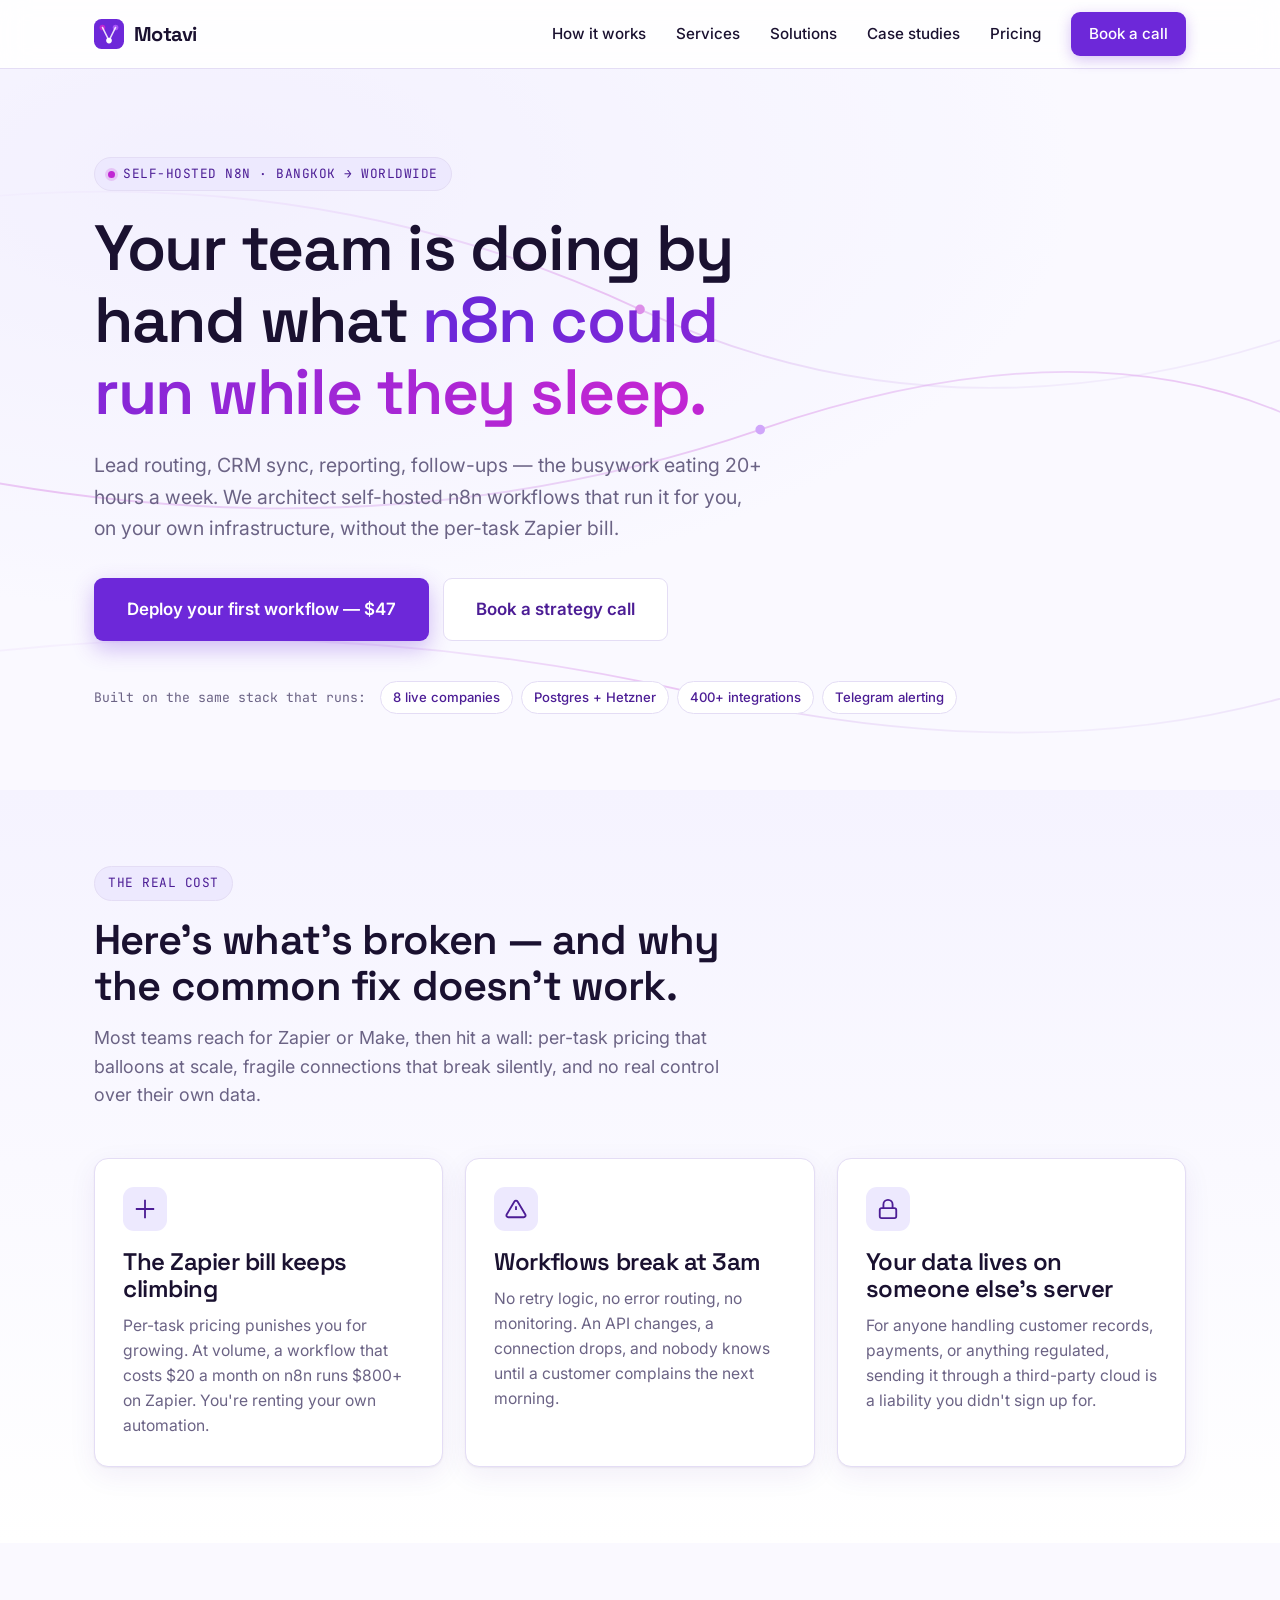
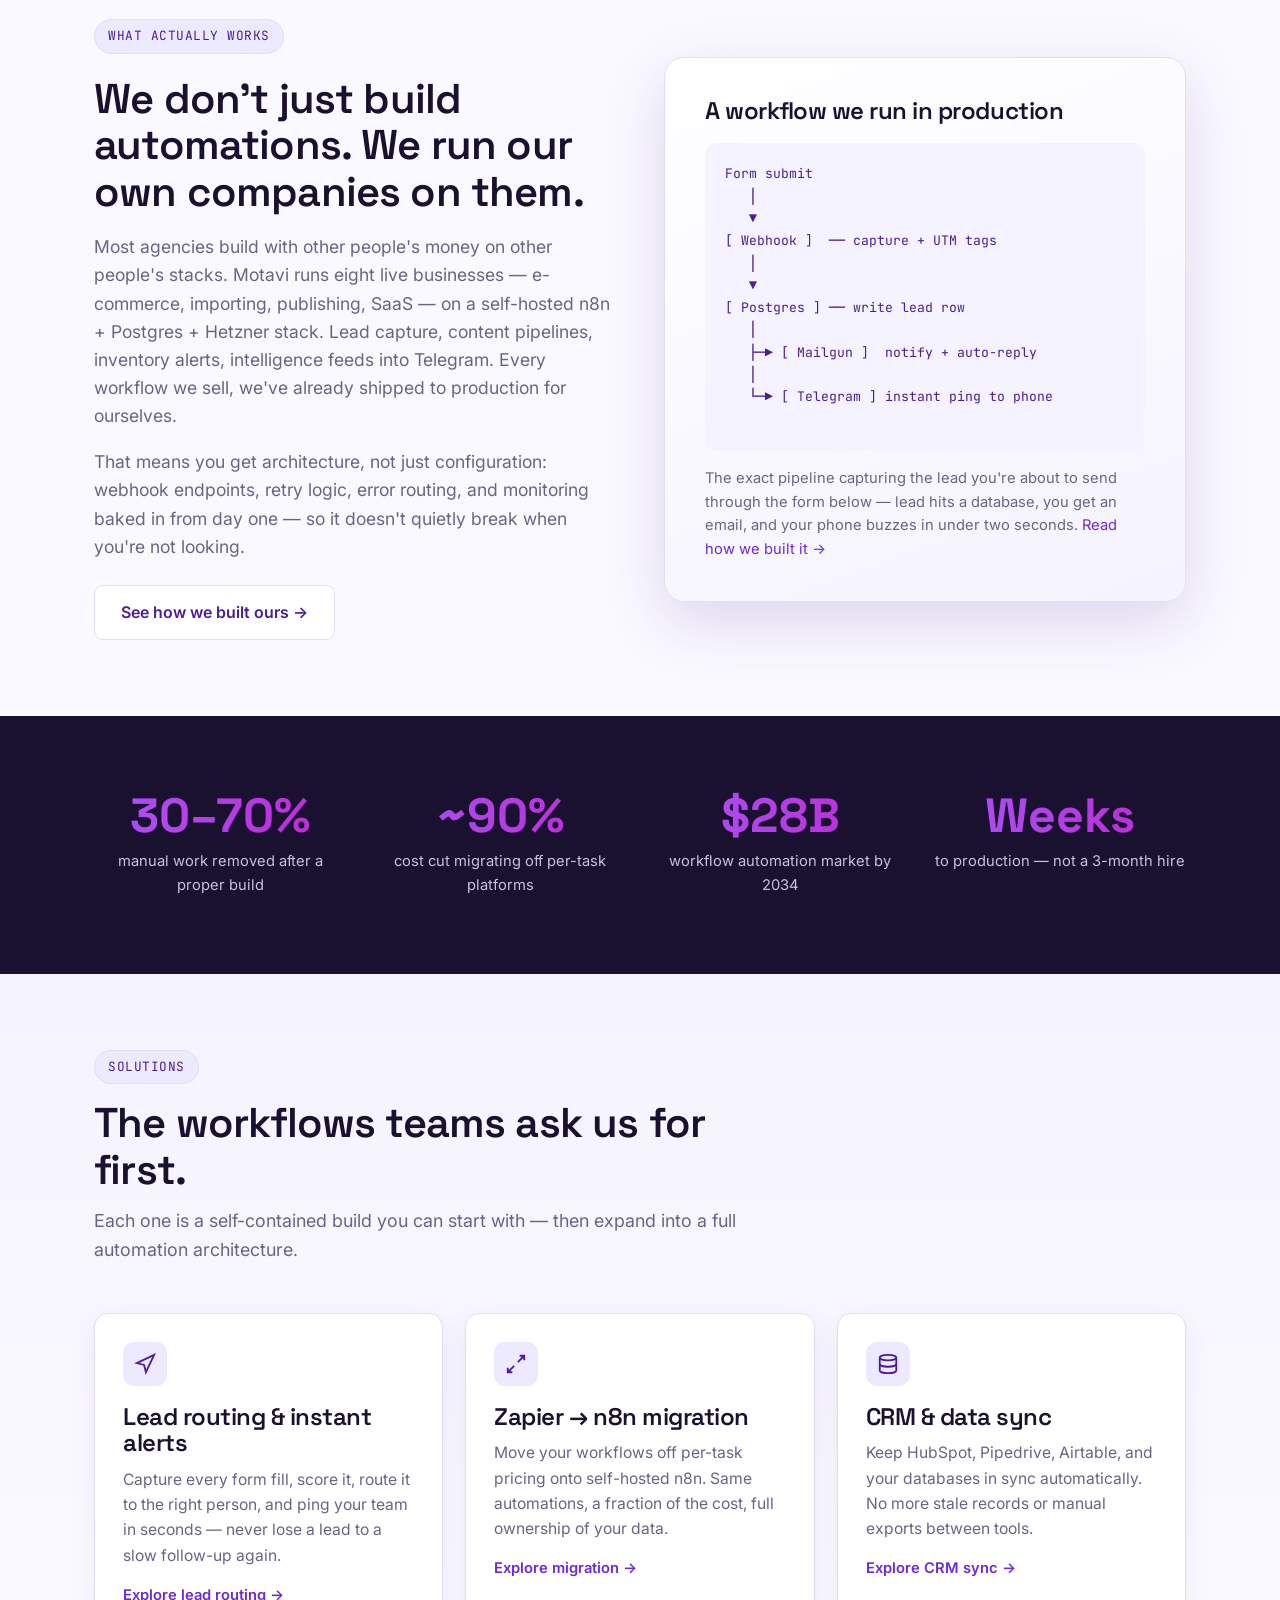
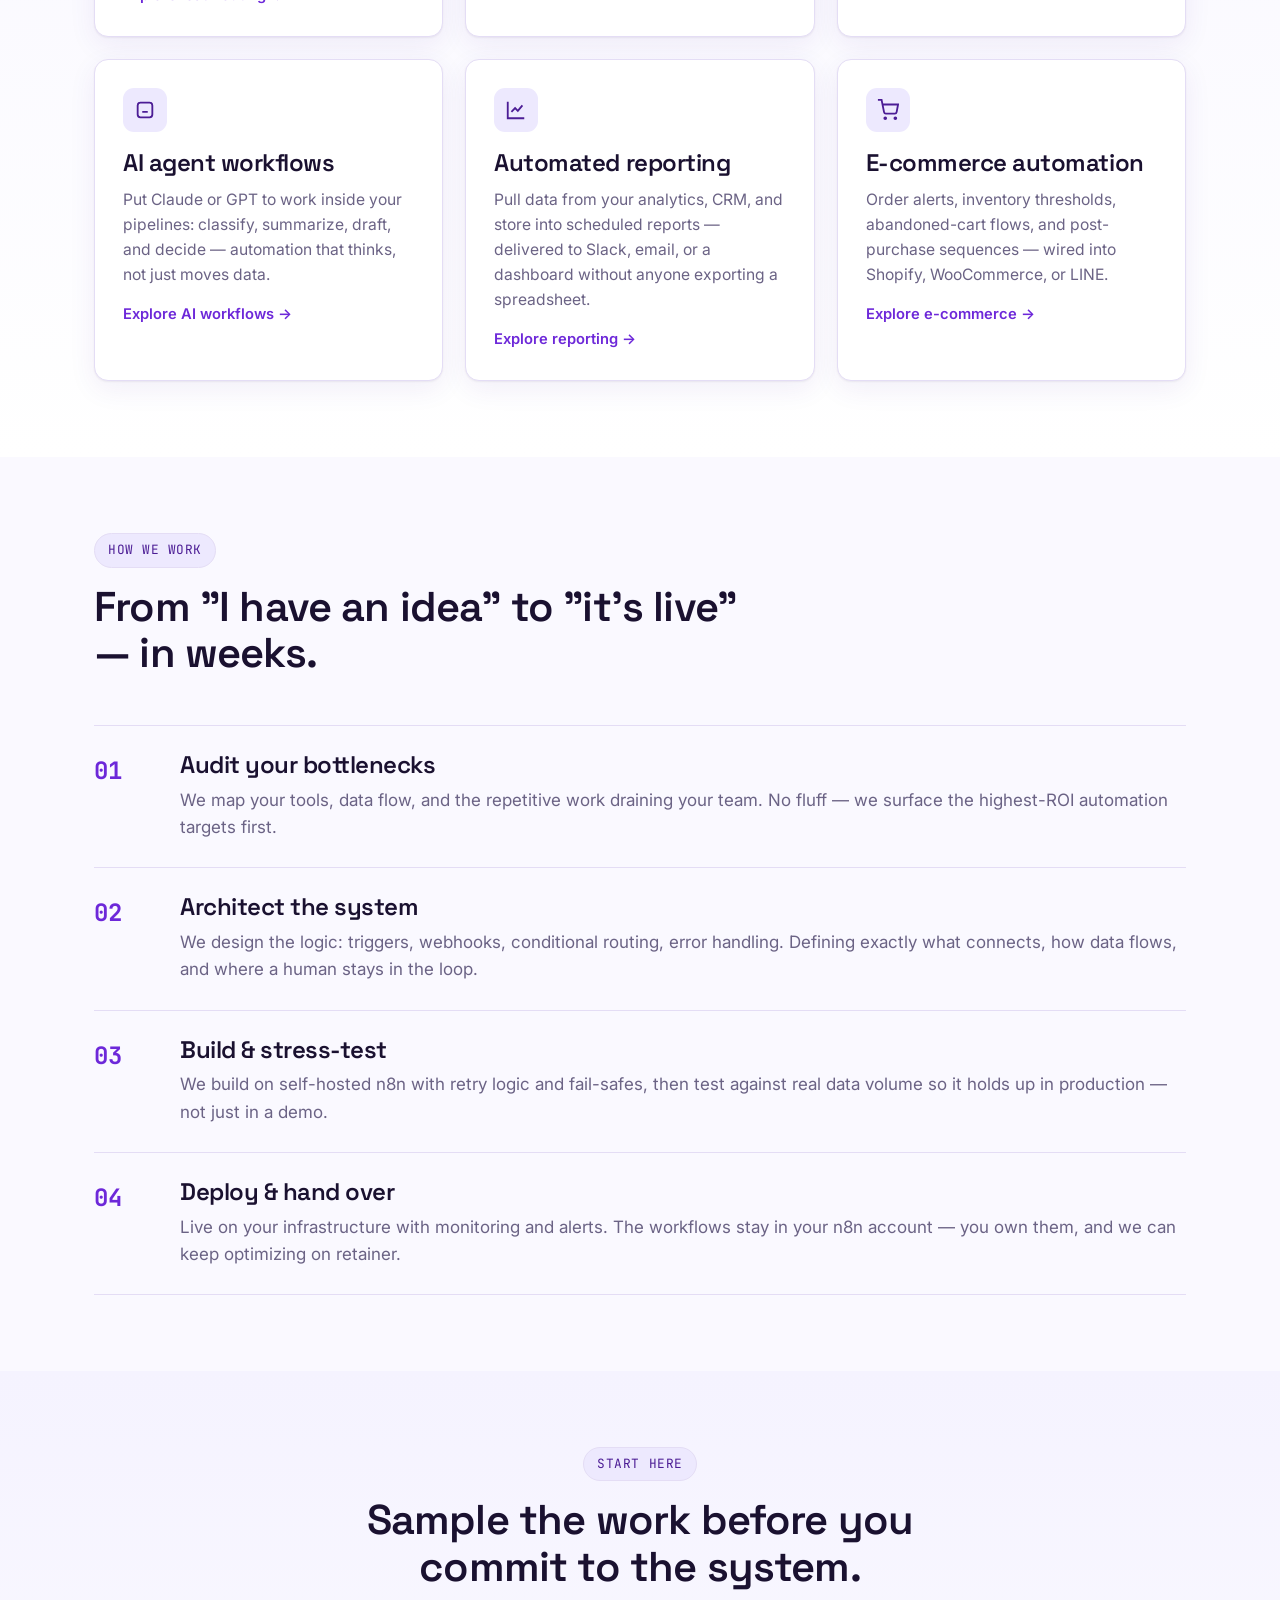
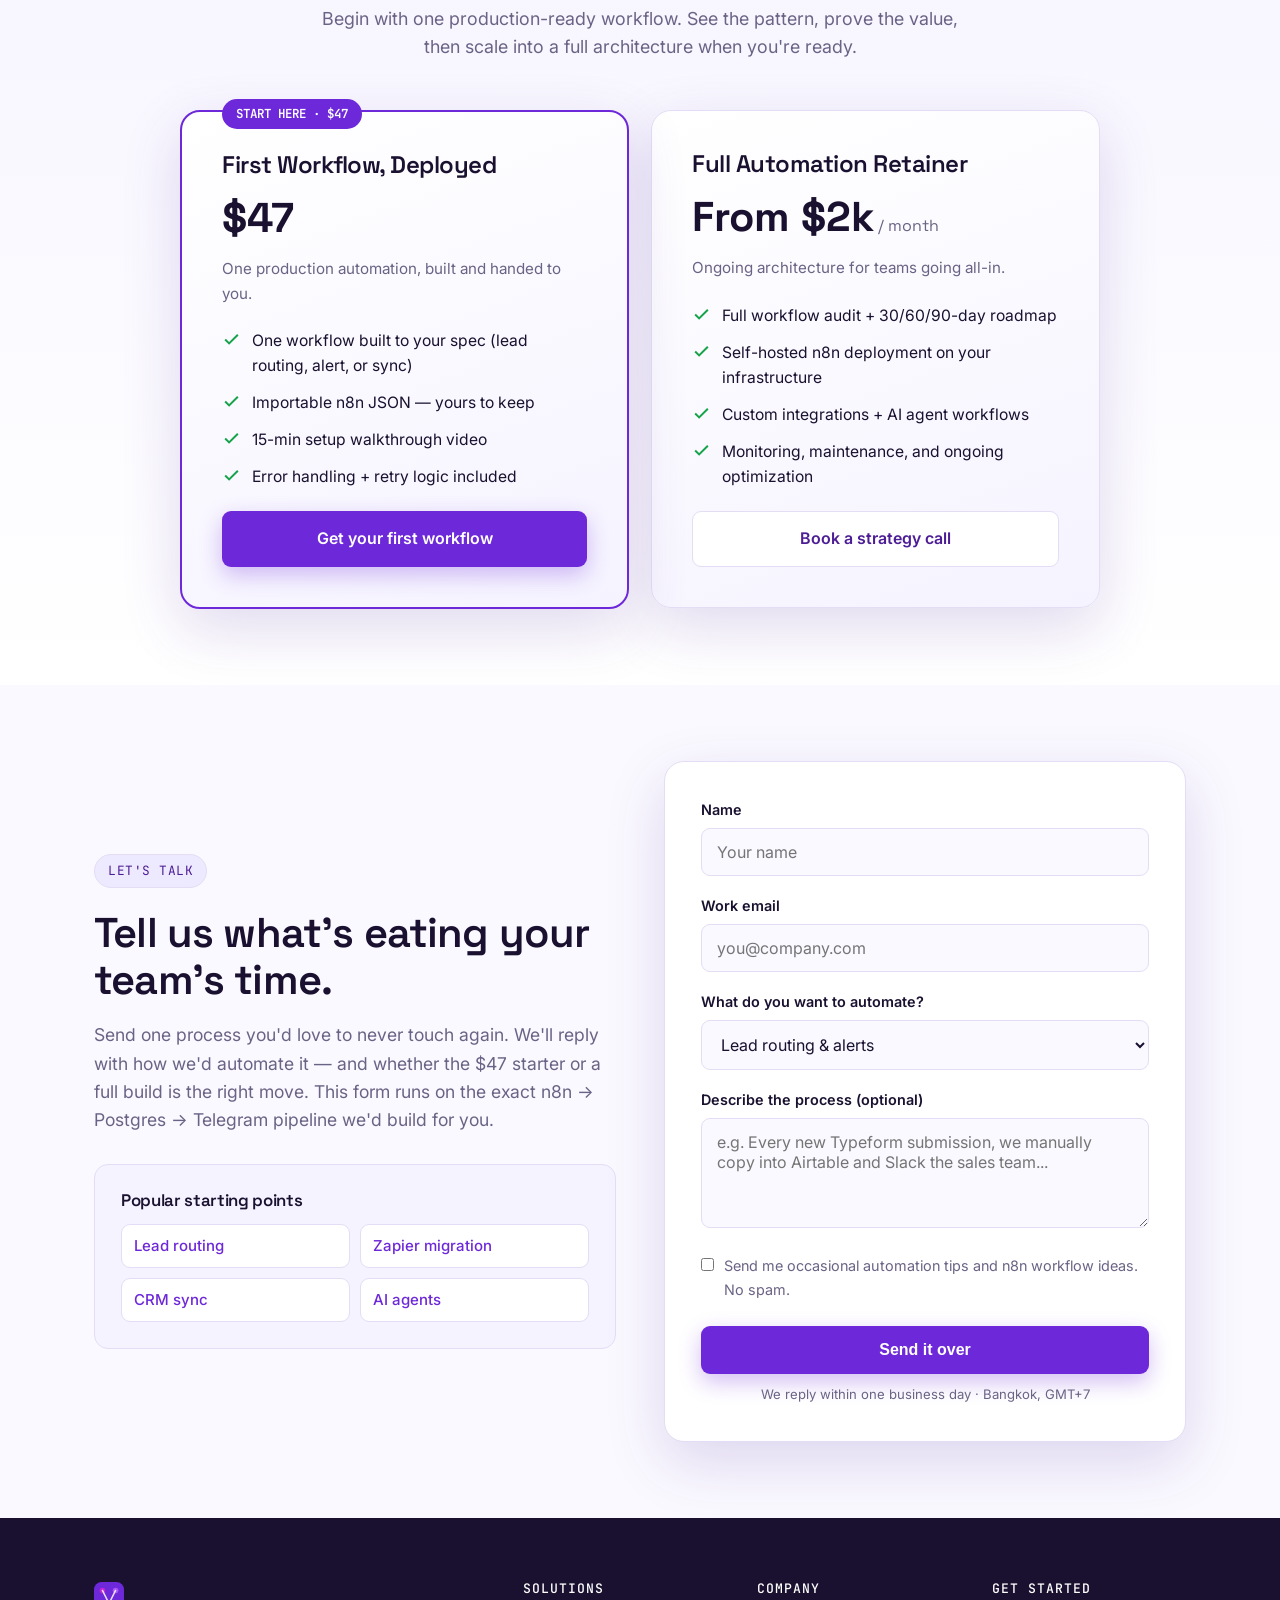
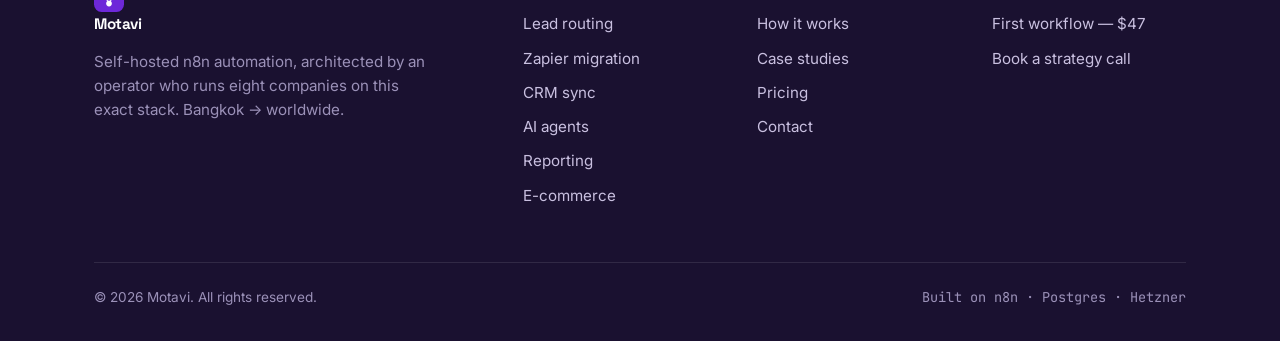
==== commit 06b9698b: "Add services page, favicon, og:image, analytics, SEO" ====
--- a/index.html
+++ b/index.html
@@ -6,6 +6,11 @@
 <title>Motavi — n8n Automation Studio | Self-Hosted Workflows for SaaS & Agencies</title>
 <meta name="description" content="Motavi builds self-hosted n8n automations that cut manual work and kill the Zapier bill. Lead routing, CRM sync, AI workflows — architected by an operator who runs eight companies on this exact stack. Deploy your first workflow for $47.">
 <link rel="canonical" href="https://motavi.com/">
+<link rel="icon" type="image/svg+xml" href="/favicon.svg">
+<link rel="apple-touch-icon" href="/favicon.svg">
+<meta property="og:image" content="https://motavi.com/og-image.png">
+<meta name="twitter:card" content="summary_large_image">
+
 <meta property="og:title" content="Motavi — n8n Automation Studio">
 <meta property="og:description" content="Self-hosted n8n automation for SaaS & agencies. Deploy your first production workflow for $47.">
 <meta property="og:type" content="website">
@@ -26,6 +31,32 @@
   "serviceType": "n8n workflow automation"
 }
 </script>
+<!-- Analytics (consent-gated). Replace placeholders, then they fire. -->
+<script>
+(function(){
+  // Flip to true once you have consent (or wire to a cookie banner).
+  var ANALYTICS_CONSENT = true;
+  var GA4_ID = "G-XXXXXXXXXX";        // <-- replace with your GA4 Measurement ID
+  var CLARITY_ID = "xxxxxxxxxx";       // <-- replace with your Microsoft Clarity project ID
+  if(!ANALYTICS_CONSENT) return;
+
+  // GA4
+  if(GA4_ID && GA4_ID.indexOf("XXXX")===-1){
+    var s=document.createElement("script");
+    s.async=true; s.src="https://www.googletagmanager.com/gtag/js?id="+GA4_ID;
+    document.head.appendChild(s);
+    window.dataLayer=window.dataLayer||[];
+    function gtag(){dataLayer.push(arguments);}
+    gtag("js", new Date()); gtag("config", GA4_ID);
+  }
+  // Microsoft Clarity
+  if(CLARITY_ID && CLARITY_ID.indexOf("xxxx")===-1){
+    (function(c,l,a,r,i,t,y){c[a]=c[a]||function(){(c[a].q=c[a].q||[]).push(arguments)};
+    t=l.createElement(r);t.async=1;t.src="https://www.clarity.ms/tag/"+i;
+    y=l.getElementsByTagName(r)[0];y.parentNode.insertBefore(t,y);})(window,document,"clarity","script",CLARITY_ID);
+  }
+})();
+</script>
 </head>
 <body>
 
@@ -43,6 +74,7 @@
     </a>
     <nav class="nav-links" id="navLinks">
       <a href="/#how">How it works</a>
+      <a href="/n8n-automation-services.html">Services</a>
       <a href="/#solutions">Solutions</a>
       <a href="/case-studies/">Case studies</a>
       <a href="/#pricing">Pricing</a>
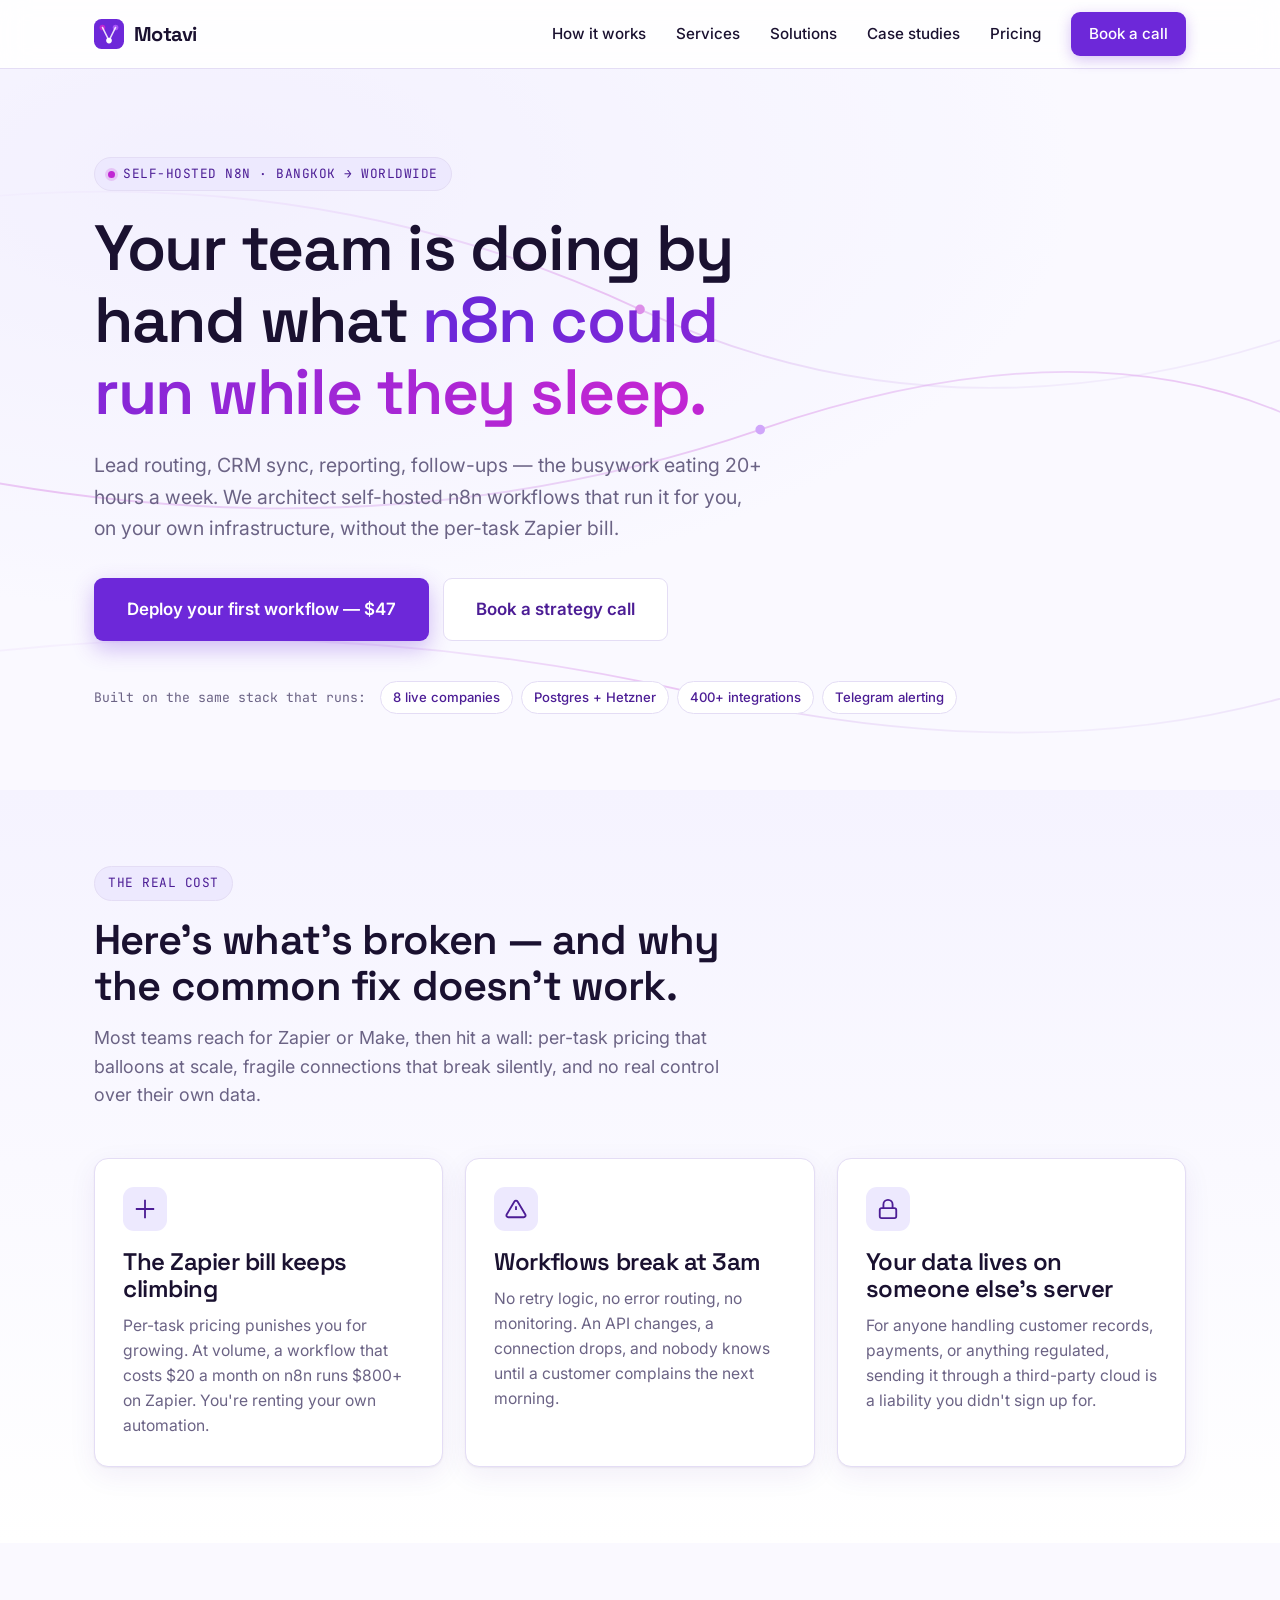
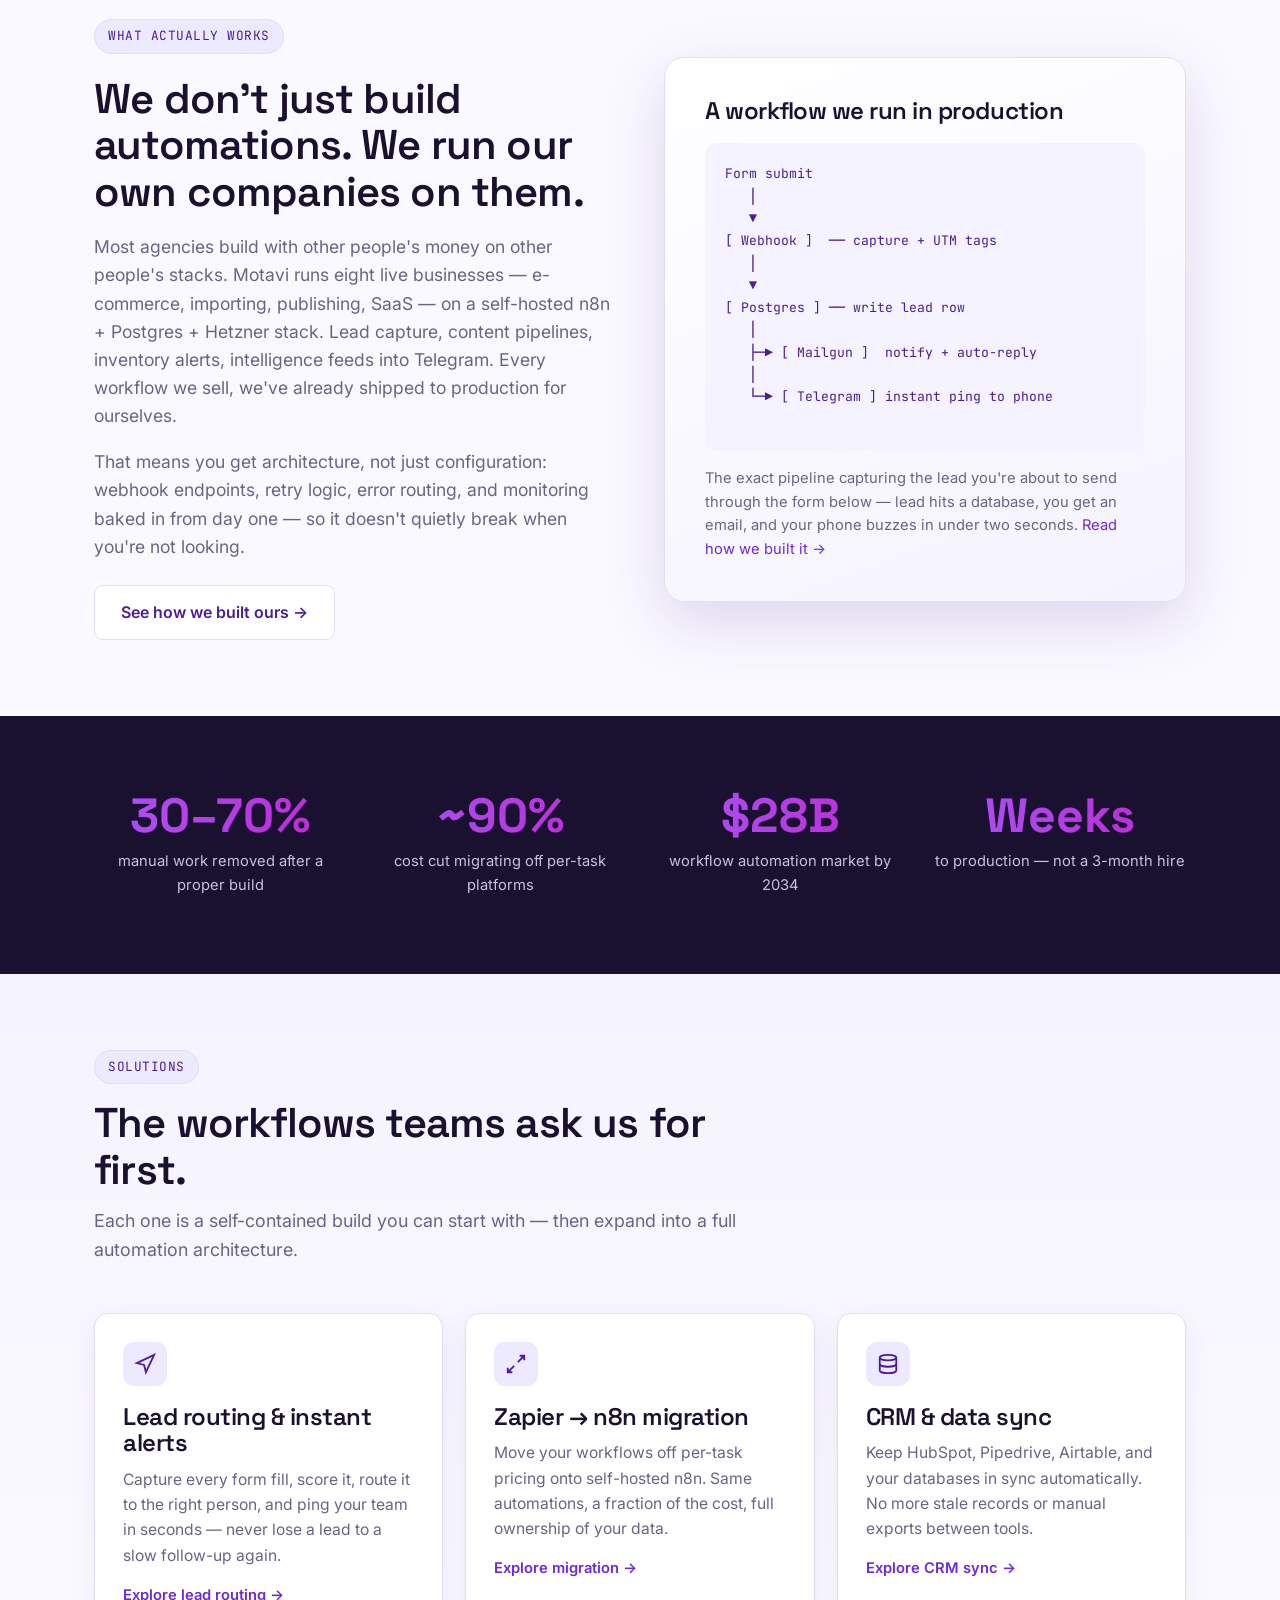
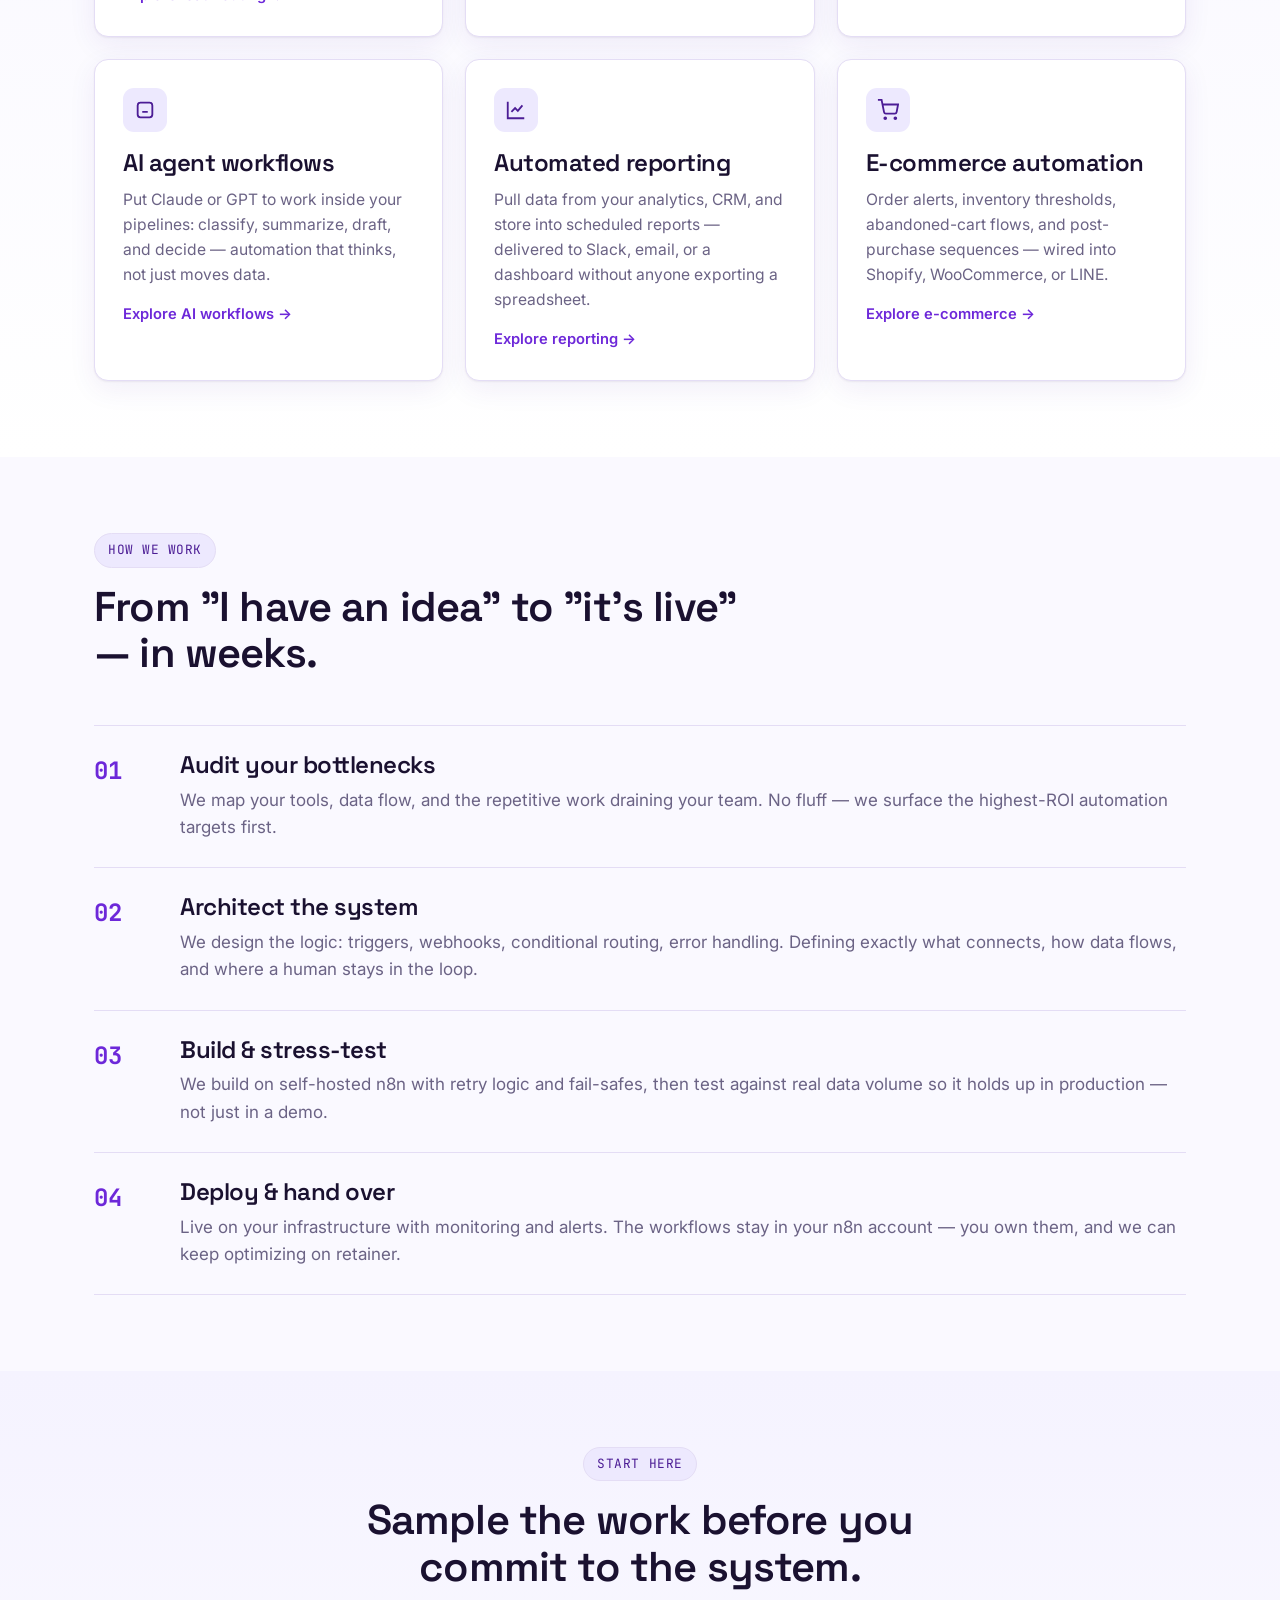
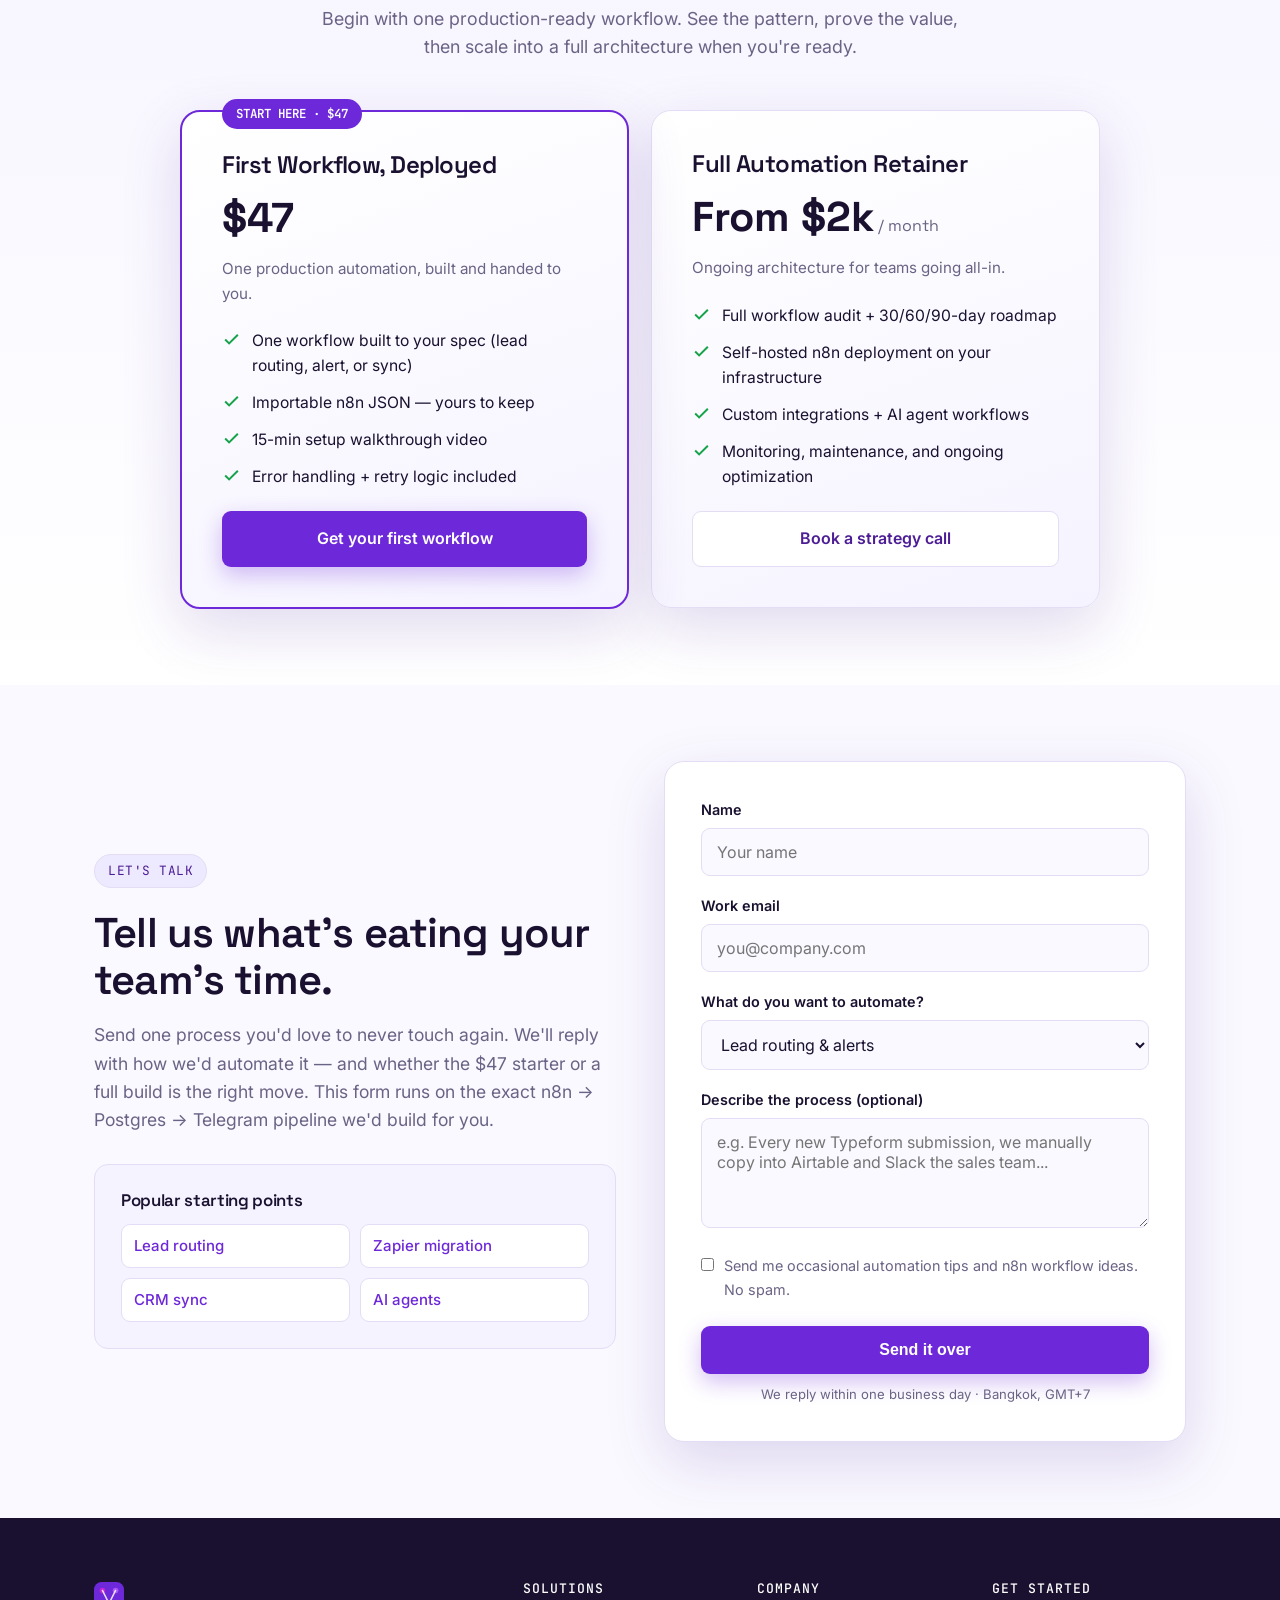
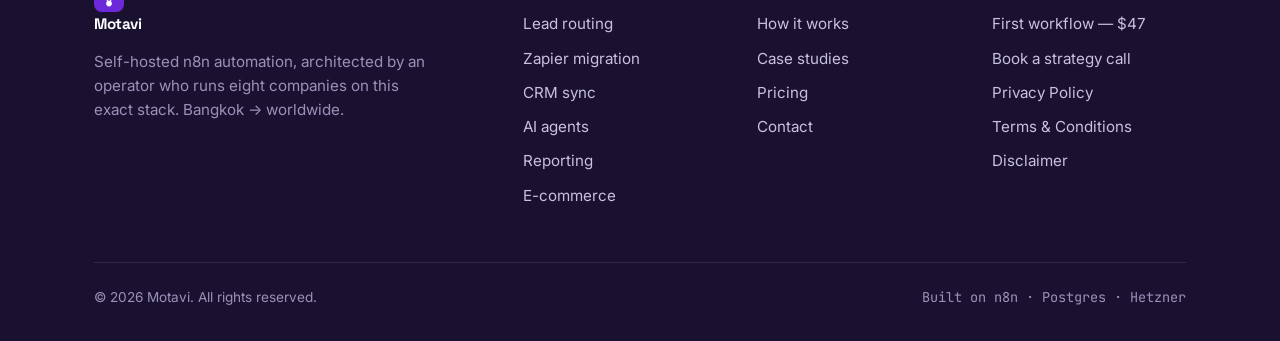
==== commit 7ddaae78: "Add legal pages, fix webhook domain" ====
--- a/index.html
+++ b/index.html
@@ -78,7 +78,7 @@
       <a href="/#solutions">Solutions</a>
       <a href="/case-studies/">Case studies</a>
       <a href="/#pricing">Pricing</a>
-      <a href="/#contact" class="nav-cta">Book a call</a>
+      <a href="javascript:void(0)" data-cal-namespace="strategy" data-cal-link="automate/strategy-call" data-cal-config='{"layout":"month_view","theme":"light"}' class="nav-cta">Book a call</a>
     </nav>
     <button class="nav-toggle" id="navToggle" aria-label="Menu">
       <svg width="26" height="26" viewBox="0 0 24 24" fill="none" stroke="#1a1130" stroke-width="2"><path d="M3 6h18M3 12h18M3 18h18"/></svg>
@@ -95,7 +95,7 @@
     <p class="hero-sub">Lead routing, CRM sync, reporting, follow-ups — the busywork eating 20+ hours a week. We architect self-hosted n8n workflows that run it for you, on your own infrastructure, without the per-task Zapier bill.</p>
     <div class="hero-actions">
       <a href="#pricing" class="btn btn-primary btn-lg">Deploy your first workflow — $47</a>
-      <a href="#contact" class="btn btn-ghost btn-lg">Book a strategy call</a>
+      <a href="javascript:void(0)" data-cal-namespace="strategy" data-cal-link="automate/strategy-call" data-cal-config='{"layout":"month_view","theme":"light"}' class="btn btn-ghost btn-lg">Book a strategy call</a>
     </div>
     <div class="hero-trust">
       <span class="lbl">Built on the same stack that runs:</span>
@@ -280,7 +280,7 @@
           <li><svg viewBox="0 0 24 24" fill="none" stroke="currentColor" stroke-width="2.5"><path d="M20 6 9 17l-5-5"/></svg> Custom integrations + AI agent workflows</li>
           <li><svg viewBox="0 0 24 24" fill="none" stroke="currentColor" stroke-width="2.5"><path d="M20 6 9 17l-5-5"/></svg> Monitoring, maintenance, and ongoing optimization</li>
         </ul>
-        <a href="#contact" class="btn btn-ghost" style="width:100%; justify-content:center;">Book a strategy call</a>
+        <a href="javascript:void(0)" data-cal-namespace="strategy" data-cal-link="automate/strategy-call" data-cal-config='{"layout":"month_view","theme":"light"}' class="btn btn-ghost" style="width:100%; justify-content:center;">Book a strategy call</a>
       </div>
     </div>
   </div>
@@ -373,7 +373,10 @@
       <div>
         <h4>Get started</h4>
         <a href="/#pricing">First workflow — $47</a>
-        <a href="/#contact">Book a strategy call</a>
+        <a href="javascript:void(0)" data-cal-namespace="strategy" data-cal-link="automate/strategy-call" data-cal-config='{"layout":"month_view","theme":"light"}'>Book a strategy call</a>
+        <a href="/privacy.html">Privacy Policy</a>
+        <a href="/terms.html">Terms &amp; Conditions</a>
+        <a href="/disclaimer.html">Disclaimer</a>
       </div>
     </div>
     <div class="footer-bottom">
@@ -426,7 +429,7 @@
   };
 
   try {
-    var res = await fetch('https://n8n.motavi.com/webhook/lead', {
+    var res = await fetch('https://ghost.motavi.com/webhook/lead', {
       method: 'POST',
       headers: { 'Content-Type': 'application/json' },
       body: JSON.stringify(payload)
@@ -462,5 +465,11 @@
   c.innerHTML = svg;
 })();
 </script>
+<!-- Cal.com popup embed -->
+<script type="text/javascript">
+(function (C, A, L) { let p = function (a, ar) { a.q.push(ar); }; let d = C.document; C.Cal = C.Cal || function () { let cal = C.Cal; let ar = arguments; if (!cal.loaded) { cal.ns = {}; cal.q = cal.q || []; d.head.appendChild(d.createElement("script")).src = A; cal.loaded = true; } if (ar[0] === L) { const api = function () { p(api, arguments); }; const namespace = ar[1]; api.q = api.q || []; if(typeof namespace === "string"){cal.ns[namespace] = cal.ns[namespace] || api;p(cal.ns[namespace], ar);p(cal, ["initNamespace", namespace]);} else p(cal, ar); return;} p(cal, ar); }; })(window, "https://cal.motavi.com/embed/embed.js", "init");
+Cal("init", "strategy", {origin:"https://cal.motavi.com"});
+Cal.ns.strategy("ui", {"theme":"light","cssVarsPerTheme":{"light":{"cal-brand":"#6d28d9"}},"hideEventTypeDetails":false,"layout":"month_view"});
+</script>
 </body>
 </html>
